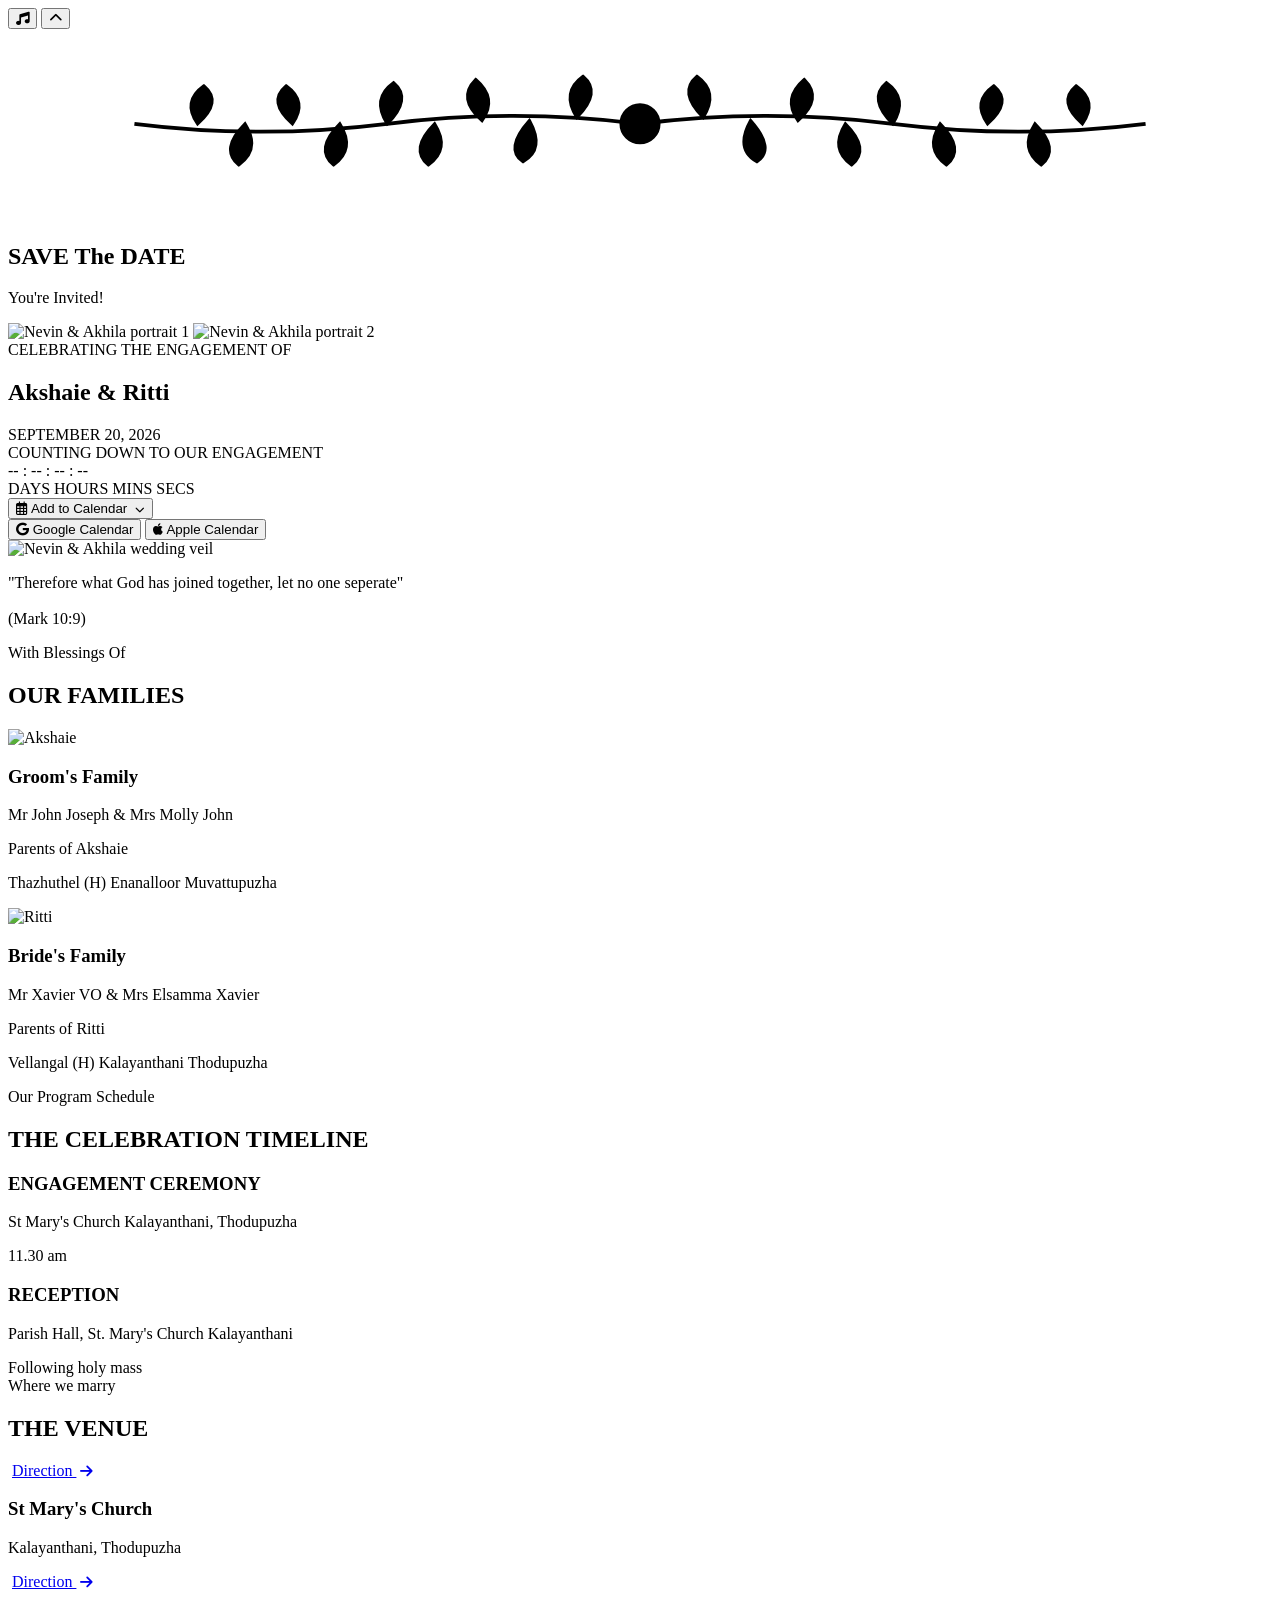
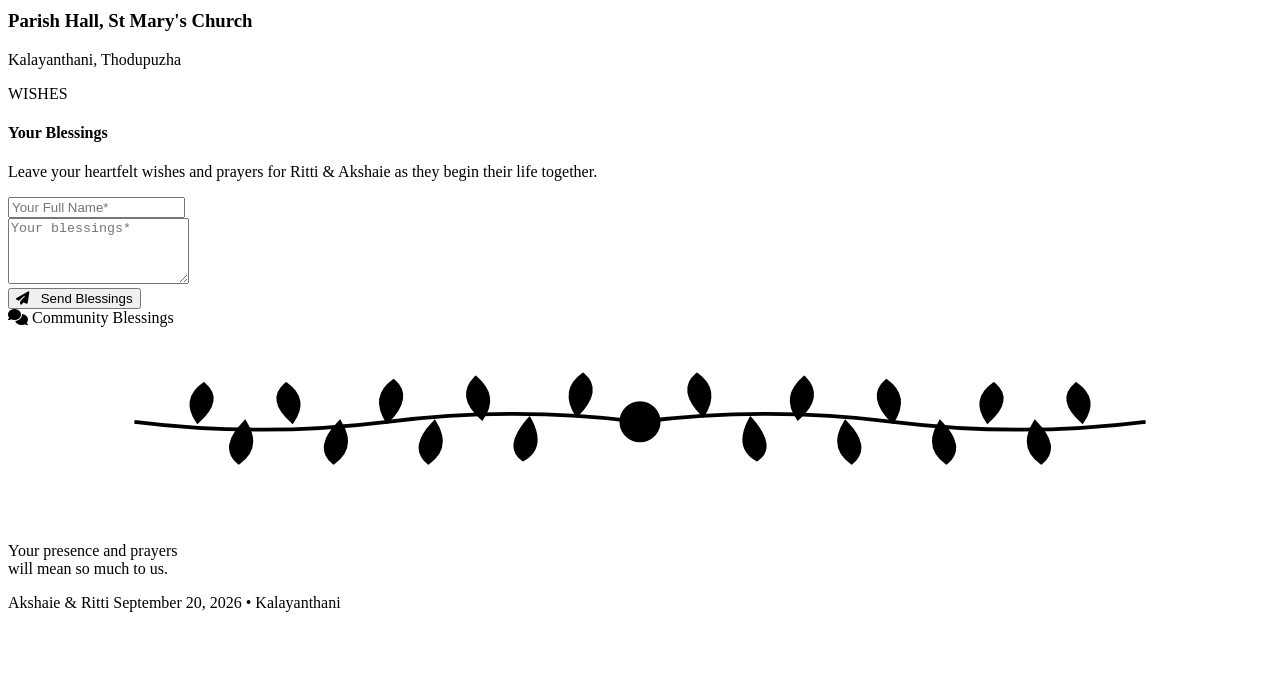
==== akshaie_and_ritti/index.html @ 5fdc02fb "akshaie_and_ritty" ====
<!DOCTYPE html>
<html lang="en">

<head>
  <meta charset="UTF-8">
  <meta name="viewport" content="width=device-width, initial-scale=1.0">
  <title>Akshaie &amp; Ritti | Engagement Invitation</title>

  <!-- SEO & Social Meta -->
  <meta name="description" content="You are cordially invited to celebrate the Wedding of Nevin & Akhila.">
  <meta property="og:title" content="Akshaie & Ritti | Engagement Invitation 🤍">
  <meta property="og:image"
    content="https://res.cloudinary.com/ukslkqrn/image/upload/v1786948181/WhatsApp_Image_2026-08-16_at_10.54.20_xbkawp.jpg">
  <meta name="theme-color" content="#2F3E30">

  <!-- Google Fonts -->
  <link rel="preconnect" href="https://fonts.googleapis.com">
  <link rel="preconnect" href="https://fonts.gstatic.com" crossorigin>
  <link
    href="https://fonts.googleapis.com/css2?family=Caveat:wght@400;500;600;700&family=Cormorant+Garamond:ital,wght@0,300;0,400;0,500;0,600;0,700;1,400&family=Great+Vibes&family=Mrs+Saint+Delafield&family=Outfit:wght@300;400;500;600;700&display=swap"
    rel="stylesheet">
  <link rel="stylesheet" href="/akshaie_and_ritty/style.css?v=4.0">

  <!-- Font Awesome Icons -->
  <link rel="stylesheet" href="https://cdnjs.cloudflare.com/ajax/libs/font-awesome/6.5.0/css/all.min.css">

  <link rel="stylesheet" href="/akshaie_and_ritty/style.css">
</head>

<body>

  <!-- BACKGROUND GRID -->
  <div class="dot-grid"></div>
  <div class="flowers-container" id="flowers-container"></div>

  <!-- MUSIC CONTROL -->
  <audio id="wedding-music" loop>
    <source
      src="https://res.cloudinary.com/ukslkqrn/video/upload/v1786948183/ED_SHEERAN_PERFECT_instrumental_kfeoas.mp3"
      type="audio/mpeg">
  </audio>
  <button id="music-ctrl" class="floating-btn" title="Play Music">
    <i class="fas fa-music" id="music-icon"></i>
  </button>

  <!-- BACK TO TOP -->
  <button id="btn-top" class="floating-btn" title="Back to top">
    <i class="fas fa-chevron-up"></i>
  </button>

  <!-- ═══════════════════════════════════
     SECTION 1: SAVE THE DATE (Hero Section)
  ════════════════════════════════════ -->
  <section id="hero" class="hero-section-botanical">

    <!-- Top Botanical Garland Banner -->
    <div class="garland-container reveal">
      <svg class="botanical-garland" viewBox="0 0 400 60" fill="none" stroke="currentColor">
        <path d="M200,30 Q160,25 120,30 Q80,35 40,30" stroke-width="1.2" />
        <path d="M180,28 Q175,20 182,15 Q188,20 180,28 Z" fill="currentColor" />
        <path d="M150,29 Q142,22 148,16 Q155,22 150,29 Z" fill="currentColor" />
        <path d="M120,30 Q115,22 122,17 Q128,22 120,30 Z" fill="currentColor" />
        <path d="M90,30 Q82,23 88,18 Q95,23 90,30 Z" fill="currentColor" />
        <path d="M60,30 Q55,23 62,18 Q68,23 60,30 Z" fill="currentColor" />
        <path d="M165,29 Q170,38 163,42 Q157,38 165,29 Z" fill="currentColor" />
        <path d="M135,30 Q140,38 133,43 Q127,38 135,30 Z" fill="currentColor" />
        <path d="M105,30 Q110,38 103,43 Q97,38 105,30 Z" fill="currentColor" />
        <path d="M75,30 Q80,38 73,43 Q67,38 75,30 Z" fill="currentColor" />
        <path d="M200,30 Q240,25 280,30 Q320,35 360,30" stroke-width="1.2" />
        <path d="M220,28 Q225,20 218,15 Q212,20 220,28 Z" fill="currentColor" />
        <path d="M250,29 Q258,22 252,16 Q245,22 250,29 Z" fill="currentColor" />
        <path d="M280,30 Q285,22 278,17 Q272,22 280,30 Z" fill="currentColor" />
        <path d="M310,30 Q318,23 312,18 Q305,23 310,30 Z" fill="currentColor" />
        <path d="M340,30 Q345,23 338,18 Q332,23 340,30 Z" fill="currentColor" />
        <path d="M235,29 Q230,38 237,42 Q243,38 235,29 Z" fill="currentColor" />
        <path d="M265,30 Q260,38 267,43 Q273,38 265,30 Z" fill="currentColor" />
        <path d="M295,30 Q290,38 297,43 Q303,38 295,30 Z" fill="currentColor" />
        <path d="M325,30 Q320,38 327,43 Q333,38 325,30 Z" fill="currentColor" />
        <circle cx="200" cy="30" r="6" fill="currentColor" />
      </svg>
    </div>

    <!-- Header Text -->
    <div class="save-the-date-header reveal">
      <h2 class="save-title">SAVE <span class="serif-italic">The</span> DATE</h2>
      <p class="youre-invited">You're Invited!</p>
    </div>

    <!-- 1. U-Arched Main Hero Photo Carousel -->
    <div class="u-arch-hero-container reveal">
      <div class="hero-carousel-slides">
        <img
          src="https://res.cloudinary.com/ukslkqrn/image/upload/v1786948181/WhatsApp_Image_2026-08-16_at_10.54.20_xbkawp.jpg"
          alt="Nevin & Akhila portrait 1" class="hero-slide active">
        <img
          src="https://res.cloudinary.com/ukslkqrn/image/upload/v1786948181/WhatsApp_Image_2026-08-16_at_10.54.20_2_rd3qhd.jpg"
          alt="Nevin & Akhila portrait 2" class="hero-slide">
        <!-- <img
          src="https://res.cloudinary.com/ukslkqrn/image/upload/v1786296705/jpeg-optimizer_WhatsApp_Image_2026-08-09_at_18.06.05_1_i4izap.jpg"
          alt="Nevin & Akhila portrait 3" class="hero-slide">
        <img
          src="https://res.cloudinary.com/ukslkqrn/image/upload/v1786296705/jpeg-optimizer_WhatsApp_Image_2026-08-09_at_18.06.06_yf5kql.jpg"
          alt="Nevin & Akhila portrait 4" class="hero-slide">
        <img
          src="https://res.cloudinary.com/ukslkqrn/image/upload/v1786296701/jpeg-optimizer_WhatsApp_Image_2026-08-09_at_18.00.09_1_cfeybb.jpg"
          alt="Nevin & Akhila portrait 5" class="hero-slide"> -->
      </div>
    </div>

    <div class="celebration-header text-center reveal">
      <span class="celebration-eyebrow">CELEBRATING THE ENGAGEMENT OF</span>
      <h1 class="couple-names-script">Akshaie &amp; Ritti</h1>
      <div class="celebration-date-line">SEPTEMBER 20, 2026</div>
    </div>

  </section>

  <!-- ═══════════════════════════════════
     SECTION 2: CELEBRATING THE WEDDING
  ════════════════════════════════════ -->
  <section id="celebration" class="celebration-section-botanical">

    <span class="celebration-eyebrow">COUNTING DOWN TO OUR ENGAGEMENT</span>
    <!-- Modern Typography Countdown Timer -->
    <div class="botanical-timer-area reveal">
      <div class="timer-digits">
        <span id="cd-days">--</span> : <span id="cd-hours">--</span> : <span id="cd-mins">--</span> : <span
          id="cd-secs">--</span>
      </div>
      <div class="timer-labels">
        <span>DAYS</span>
        <span>HOURS</span>
        <span>MINS</span>
        <span>SECS</span>
      </div>
    </div>

    <!-- Add to Calendar Action -->
    <div class="calendar-action-area reveal">
      <div class="dropdown" id="calendarDropdownWrap">
        <button onclick="toggleDropdown(event)" class="pill-btn-solid dropdown-toggle">
          <i class="far fa-calendar-alt"></i> Add to Calendar <i class="fas fa-chevron-down"
            style="font-size:0.6rem; margin-left: 4px;"></i>
        </button>
        <div class="dropdown-menu" id="calendarDropdown">
          <button onclick="addToCalendar()" class="dropdown-item">
            <i class="fab fa-google"></i> Google Calendar
          </button>
          <button onclick="addAppleCalendar()" class="dropdown-item">
            <i class="fab fa-apple"></i> Apple Calendar
          </button>
        </div>
      </div>
    </div>

    <!-- 2. Full Width Wide Couple Photo -->
    <div class="wide-couple-photo-container reveal">
      <img src="https://res.cloudinary.com/ukslkqrn/image/upload/v1786952548/New_Project_1_1_axgbet.jpg"
        alt="Nevin & Akhila wedding veil">
    </div>

    <div class="scriptural-quote-container text-center reveal">
      <p class="scriptural-quote">"Therefore what God has joined together, let no one seperate" <br><br>(Mark
        10:9)</p>
    </div>
  </section>

  <!-- ═══════════════════════════════════
     SECTION 8: OUR FAMILIES
  ════════════════════════════════════ -->
  <section id="families" class="families-section-botanical">
    <div class="section-header text-center reveal">
      <span class="section-label">With Blessings Of</span>
      <h2 class="section-title">OUR FAMILIES</h2>
      <div class="section-line"></div>
    </div>

    <div class="families-grid reveal">

      <!-- Groom Card: Image Left, Content Right -->
      <div class="family-card family-card--split">
        <div class="family-card__image">
          <img src="https://res.cloudinary.com/ukslkqrn/image/upload/v1786954861/__13_1_malcek.jpg" alt="Akshaie">
        </div>
        <div class="family-card__content">
          <h3 class="family-heading">Groom's Family</h3>
          <div class="family-details">
            <p class="parent-name">Mr John Joseph &amp; Mrs Molly John</p>
            <p class="relation">Parents of Akshaie</p>
            <p class="residence">Thazhuthel (H) Enanalloor Muvattupuzha</p>
          </div>
        </div>
      </div>

      <!-- Bride Card: Content Left, Image Right -->
      <div class="family-card family-card--split family-card--reverse">
        <div class="family-card__image">
          <img src="https://res.cloudinary.com/ukslkqrn/image/upload/v1786954862/__13_rz9v8v.jpg" alt="Ritti">
        </div>
        <div class="family-card__content">
          <h3 class="family-heading">Bride's Family</h3>
          <div class="family-details">
            <p class="parent-name">Mr Xavier VO &amp; Mrs Elsamma Xavier</p>
            <p class="relation">Parents of Ritti</p>
            <p class="residence">Vellangal (H) Kalayanthani Thodupuzha</p>
          </div>
        </div>
      </div>

    </div>
  </section>

  <!-- ═══════════════════════════════════
     SECTION 3: TIMELINE
  ════════════════════════════════════ -->
  <section id="timeline" class="timeline-section-botanical">
    <div class="section-header text-center reveal">
      <span class="section-label">Our Program Schedule</span>
      <h2 class="section-title">THE CELEBRATION TIMELINE</h2>
      <div class="section-line"></div>
    </div>

    <!-- Centralized Timeline Layout -->
    <div class="central-timeline-container reveal">
      <div class="timeline-vertical-line"></div>

      <!-- Event 1 -->
      <div class="central-timeline-node">
        <div class="node-bullet"></div>
        <div class="node-content">
          <h3 class="event-title">ENGAGEMENT CEREMONY</h3>
          <p class="event-desc">St Mary's Church Kalayanthani, Thodupuzha</p>
          <span class="event-time-stamp">11.30 am</span>
        </div>
      </div>

      <!-- Event 2 -->
      <div class="central-timeline-node">
        <div class="node-bullet"></div>
        <div class="node-content">
          <h3 class="event-title">RECEPTION</h3>
          <p class="event-desc">Parish Hall, St. Mary's Church Kalayanthani</p>
          <span class="event-time-stamp">Following holy mass</span>
        </div>
      </div>
    </div>
  </section>

  <!-- ═══════════════════════════════════
     SECTION 4: THE VENUE
  ════════════════════════════════════ -->
  <section id="venue" class="venue-section-botanical">
    <div class="section-header text-center reveal">
      <span class="section-label">Where we marry</span>
      <h2 class="section-title">THE VENUE</h2>
      <!-- <p class="venue-cursive-sub">Lourdes Metropolitan Cathedral</p> -->
      <div class="section-line"></div>
    </div>

    <!-- Custom Venue card with U-shaped bottom image crop -->
    <div class="venue-u-card-container reveal">

      <!-- Card 1: Cathedral -->
      <div class="venue-u-card">
        <div class="venue-u-img-wrapper">
          <img src="https://res.cloudinary.com/ukslkqrn/image/upload/v1786300843/__9_qdvpjp.jpg" alt="">
          <a href="https://www.google.com/maps/dir//VQFG%2B5Q4+St.+Mary's+Church+Kalayanthani,+Kalayanthani,+Kerala+685588/@9.8728948,76.7743868,17z/data=!4m16!1m7!3m6!1s0x3b07c6fd29e7616b:0xefab3a370138ba56!2sSt.+Mary's+Church+Kalayanthani!8m2!3d9.8728948!4d76.7769617!16s%2Fg%2F1tfjz8yw!4m7!1m0!1m5!1m1!1s0x3b07c6fd29e7616b:0xefab3a370138ba56!2m2!1d76.7769617!2d9.8728948?entry=ttu&g_ep=EgoyMDI2MDgxMi4wIKXMDSoASAFQAw%3D%3D"
            target="_blank" rel="noopener" class="venue-overlay-btn">
            Direction <i class="fas fa-arrow-right" style="margin-left: 4px; font-size: 0.9em;"></i>
          </a>
        </div>
        <div class="venue-card-body">
          <h3 class="venue-card-title">St Mary's Church </h3>
          <p class="venue-card-address">Kalayanthani, Thodupuzha</p>
        </div>
      </div>

      <!-- Card 2: Lulu Center -->
      <div class="venue-u-card">
        <div class="venue-u-img-wrapper">
          <!-- We can reuse couples portrait image with get directions -->
          <img src="https://res.cloudinary.com/ukslkqrn/image/upload/v1786300844/__10_jcnafl.jpg" alt="">
          <a href="https://www.google.com/maps/dir//VQFG%2B5Q4+St.+Mary's+Church+Kalayanthani,+Kalayanthani,+Kerala+685588/@9.8728948,76.7743868,17z/data=!4m16!1m7!3m6!1s0x3b07c6fd29e7616b:0xefab3a370138ba56!2sSt.+Mary's+Church+Kalayanthani!8m2!3d9.8728948!4d76.7769617!16s%2Fg%2F1tfjz8yw!4m7!1m0!1m5!1m1!1s0x3b07c6fd29e7616b:0xefab3a370138ba56!2m2!1d76.7769617!2d9.8728948?entry=ttu&g_ep=EgoyMDI2MDgxMi4wIKXMDSoASAFQAw%3D%3D"
            target="_blank" rel="noopener" class="venue-overlay-btn">
            Direction <i class="fas fa-arrow-right" style="margin-left: 4px; font-size: 0.9em;"></i>
          </a>
        </div>
        <div class="venue-card-body">
          <h3 class="venue-card-title">Parish Hall, St Mary's Church</h3>
          <p class="venue-card-address">Kalayanthani, Thodupuzha</p>
        </div>
      </div>

    </div>
  </section>

  <!-- ═══════════════════════════════════
     SECTION 5: GUEST INFORMATION (Dress Code)
  ════════════════════════════════════ -->
  <!-- <section id="dresscode" class="dresscode-section-botanical">
    <div class="section-header text-center reveal">
      <span class="section-label">Wedding Details</span>
      <h2 class="section-title">GUEST INFORMATION</h2>
      <div class="section-line"></div>
    </div>

    <div class="guest-info-capsules-container reveal">

      
      <div class="attire-capsule">
        <div class="capsule-img-wrapper">
          <img src="assets/images/_ (4).jpeg" alt="Ladies Green Attire">
        </div>
        <div class="capsule-body">
          <h3 class="capsule-title">LADIES</h3>
          <p class="capsule-desc">Long evening gown or sophisticated cocktail dress.</p>
          <div class="capsule-swatches">
            <span class="swatch" style="background:#2C3E2D;" title="Deep Forest Green"></span>
            <span class="swatch" style="background:#8EA4B4;" title="Dusty Denim Blue"></span>
            <span class="swatch" style="background:#E2DCD0;" title="Soft Champagne"></span>
          </div>
        </div>
      </div>

      <div class="attire-capsule">
        <div class="capsule-img-wrapper">
          <img src="assets/images/_ (5).jpeg" alt="Gentlemen Tuxedo Attire">
        </div>
        <div class="capsule-body">
          <h3 class="capsule-title">GENTLEMEN</h3>
          <p class="capsule-desc">Formal suit or traditional Barong with black trousers.</p>
          <div class="capsule-swatches">
            <span class="swatch" style="background:#1B241C;" title="Dark Olive Black"></span>
            <span class="swatch" style="background:#FFFFFF; border:1px solid #CCC;" title="Classic White"></span>
            <span class="swatch" style="background:#A39583;" title="Warm Muted Gray"></span>
          </div>
        </div>
      </div>

    </div>

 
    <div class="attire-palette-desc text-center reveal">
      <span class="label">GUESTS</span>
      <p class="desc-text">Color Palette: warm neutrals, forest green, dusty rose, soft champagne tones.</p>
    </div>

  

  </section> -->


  <!-- ═══════════════════════════════════
     SECTION 7: PHOTO GALLERY (Preserved Layout)
  ════════════════════════════════════ -->
  <!-- <section id="gallery" class="gallery-section">
    <div class="gallery-layout-container"> -->

  <!-- Vertical Sidebar Title -->
  <!-- <div class="vertical-title-container">
        <div class="vertical-title">photo gallery</div>
      </div> -->

  <!-- <div class="gallery-main"> -->
  <!-- Breadcrumbs / Section Indicator -->
  <!-- <div class="section-breadcrumbs reveal">
          <span>START</span>
          <span class="sep">&rsaquo;</span>
          <span class="active">PHOTOS</span>
        </div> -->

  <!-- Main Styled Heading -->
  <!-- <div class="gallery-heading-area reveal">
          <div class="bg-letter">P</div>
          <div class="cursive-prefix">our</div>
          <h2 class="main-title">PHOTOS</h2>
          <p class="sub-title">Our photo gallery</p>
          <div class="heading-divider"></div>
        </div> -->

  <!-- Responsive Black & White Photo Grid -->
  <!-- <div class="gallery-grid reveal">
          <div class="gallery-item item-vertical" onclick="openLightbox(0)">
            <img
              src="https://res.cloudinary.com/ukslkqrn/image/upload/v1786111519/jpeg-optimizer_SaveClip.App_769324524_18112359322964304_6511606044836113733_n_zysv7s.jpg"
              alt="Nevin &amp; Akhila Moment 1">
          </div>
          <div class="gallery-item item-horizontal" onclick="openLightbox(1)">
            <img
              src="https://res.cloudinary.com/ukslkqrn/image/upload/v1786111517/jpeg-optimizer_SaveClip.App_767691800_18112360168964304_4750986170777124775_n_skv0a9.jpg"
              alt="Nevin &amp; Akhila Moment 2">
          </div>
          <div class="gallery-item item-large" onclick="openLightbox(2)">
            <img
              src="https://res.cloudinary.com/ukslkqrn/image/upload/v1786111517/jpeg-optimizer_this_chapter_of_my_life_is_called_Happiness_...._wedding_photography_couplegoals_love_prew_2_sif5zy.jpg"
              alt="Nevin &amp; Akhila Moment 3">
          </div>
          <div class="gallery-item item-square" onclick="openLightbox(3)">
            <img
              src="https://res.cloudinary.com/ukslkqrn/image/upload/v1786111517/jpeg-optimizer_SaveClip.App_767772291_18112360156964304_1124988338005410701_n_jayxhl.jpg"
              alt="Nevin &amp; Akhila Moment 4">
          </div>
          <div class="gallery-item item-vertical" onclick="openLightbox(4)">
            <img
              src="https://res.cloudinary.com/ukslkqrn/image/upload/v1786111515/jpeg-optimizer_SaveClip.App_767223605_18112359313964304_8106741024530621039_n_nxn9xa.jpg"
              alt="Nevin &amp; Akhila Moment 5">
          </div>
          <div class="gallery-item item-horizontal" onclick="openLightbox(5)">
            <img
              src="https://res.cloudinary.com/ukslkqrn/image/upload/v1786111513/jpeg-optimizer_SaveClip.App_764881510_18112360147964304_6998368901861530816_n_yvn5ux.jpg"
              alt="Nevin &amp; Akhila Moment 6">
          </div>
          <div class="gallery-item item-square" onclick="openLightbox(6)">
            <img
              src="https://res.cloudinary.com/ukslkqrn/image/upload/v1786111512/jpeg-optimizer_SaveClip.App_765603143_18112359259964304_3594442750063705699_n_zxcgor.jpg"
              alt="Nevin &amp; Akhila Moment 7">
          </div>
          <div class="gallery-item item-large" onclick="openLightbox(7)">
            <img
              src="https://res.cloudinary.com/ukslkqrn/image/upload/v1786296703/jpeg-optimizer_WhatsApp_Image_2026-08-09_at_17.55.33_fj1jsc.jpg"
              alt="Nevin &amp; Akhila Moment 8">
          </div>
          <div class="gallery-item item-vertical" onclick="openLightbox(8)">
            <img
              src="https://res.cloudinary.com/ukslkqrn/image/upload/v1786296703/jpeg-optimizer_WhatsApp_Image_2026-08-09_at_17.55.35_ky6cfh.jpg"
              alt="Nevin &amp; Akhila Moment 9">
          </div>
          <div class="gallery-item item-horizontal" onclick="openLightbox(9)">
            <img
              src="https://res.cloudinary.com/ukslkqrn/image/upload/v1786296701/jpeg-optimizer_WhatsApp_Image_2026-08-09_at_17.55.28_1_jaim70.jpg"
              alt="Nevin &amp; Akhila Moment 10">
          </div>
        </div>
      </div>

    </div>
  </section> -->

  <!-- LIGHTBOX MODAL -->
  <!-- <div id="lightbox" class="lightbox-modal" role="dialog" aria-label="Photo Lightbox">
    <button class="lb-btn lb-close" onclick="closeLightbox()"><i class="fas fa-times"></i></button>
    <button class="lb-btn lb-prev" onclick="changeLightbox(-1)"><i class="fas fa-chevron-left"></i></button>
    <div class="lb-img-container">
      <img id="lb-img" src="" alt="Enlarged view">
    </div>
    <button class="lb-btn lb-next" onclick="changeLightbox(1)"><i class="fas fa-chevron-right"></i></button>
  </div> -->


  <!-- ═══════════════════════════════════
     SECTION 6: BLESSINGS & WISHES (Modern Editorial)
  ════════════════════════════════════ -->
  <section id="blessings" class="blessings-section-modern">

    <div class="blessings-title-area text-center reveal">
      <span class="section-label">WISHES</span>
      <h4 class="blessings-main-title">Your Blessings</h4>
      <p class="blessings-subtitle">Leave your heartfelt wishes and prayers for Ritti &amp; Akshaie as they begin their
        life together.</p>
    </div>

    <div class="modern-blessings-card reveal">
      <div class="modern-card-inner">
        <!-- <div class="card-top-icon">
          <i class="far fa-heart"></i>
        </div> -->
        <!-- <h3 class="modern-card-title">Leave a Message</h3> -->
        <!-- <p class="modern-card-sub">Your words of love mean the world to us</p> -->

        <div class="blessings-form">
          <div class="input-group">
            <input type="text" id="wish-name" placeholder="Your Full Name*" maxlength="50" required>
          </div>
          <div class="input-group">
            <textarea id="wish-text" rows="4" placeholder="Your blessings*" maxlength="300" required></textarea>
          </div>
          <button type="button" class="modern-submit-btn" onclick="submitBlessing()">
            <i class="fas fa-paper-plane" style="margin-right: 8px;"></i> Send Blessings
          </button>
        </div>

      </div>
    </div>

    <!-- wishes list board container -->
    <div class="wishes-board-container reveal">
      <div class="wishes-board-header">
        <span class="wishes-board-badge"><i class="fas fa-comments"></i> Community Blessings</span>
      </div>
      <div class="wishes-board" id="wishes-board">
        <!-- populated by script -->
      </div>
    </div>

  </section>

  <!-- ═══════════════════════════════════
     FOOTER
  ════════════════════════════════════ -->
  <footer class="footer-botanical">

    <!-- Bottom Garland Banner -->
    <div class="garland-container reveal">
      <svg class="botanical-garland" viewBox="0 0 400 60" fill="none" stroke="currentColor">
        <path d="M200,30 Q160,25 120,30 Q80,35 40,30" stroke-width="1.2" />
        <path d="M180,28 Q175,20 182,15 Q188,20 180,28 Z" fill="currentColor" />
        <path d="M150,29 Q142,22 148,16 Q155,22 150,29 Z" fill="currentColor" />
        <path d="M120,30 Q115,22 122,17 Q128,22 120,30 Z" fill="currentColor" />
        <path d="M90,30 Q82,23 88,18 Q95,23 90,30 Z" fill="currentColor" />
        <path d="M60,30 Q55,23 62,18 Q68,23 60,30 Z" fill="currentColor" />
        <path d="M165,29 Q170,38 163,42 Q157,38 165,29 Z" fill="currentColor" />
        <path d="M135,30 Q140,38 133,43 Q127,38 135,30 Z" fill="currentColor" />
        <path d="M105,30 Q110,38 103,43 Q97,38 105,30 Z" fill="currentColor" />
        <path d="M75,30 Q80,38 73,43 Q67,38 75,30 Z" fill="currentColor" />
        <path d="M200,30 Q240,25 280,30 Q320,35 360,30" stroke-width="1.2" />
        <path d="M220,28 Q225,20 218,15 Q212,20 220,28 Z" fill="currentColor" />
        <path d="M250,29 Q258,22 252,16 Q245,22 250,29 Z" fill="currentColor" />
        <path d="M280,30 Q285,22 278,17 Q272,22 280,30 Z" fill="currentColor" />
        <path d="M310,30 Q318,23 312,18 Q305,23 310,30 Z" fill="currentColor" />
        <path d="M340,30 Q345,23 338,18 Q332,23 340,30 Z" fill="currentColor" />
        <path d="M235,29 Q230,38 237,42 Q243,38 235,29 Z" fill="currentColor" />
        <path d="M265,30 Q260,38 267,43 Q273,38 265,30 Z" fill="currentColor" />
        <path d="M295,30 Q290,38 297,43 Q303,38 295,30 Z" fill="currentColor" />
        <path d="M325,30 Q320,38 327,43 Q333,38 325,30 Z" fill="currentColor" />
        <circle cx="200" cy="30" r="6" fill="currentColor" />
      </svg>
    </div>

    <h1 class="thank-you-title reveal"> </h1>
    <p class="thank-you-desc reveal">Your presence and prayers<br>will mean so much to us.
    </p>

    <div class="footer-names-line reveal">
      <span class="names">Akshaie &amp; Ritti</span>
      <!-- <span class="hashtag">#NevinAndAkhilaForever</span> -->
      <span class="details">September 20, 2026 &bull; Kalayanthani</span>
      <!-- <br> -->
      <!-- <span class="sharing-details" style="font-size: 0.9em; opacity: 0.8; margin-top: 10px; display: block;">
        Sharing the happiness:<br>
        Jelvin Paulson and Alvin Paulson<br>
      </span> -->
    </div>

    <div class="copyright-notice reveal"
      style="font-size: 0.75rem; opacity: 0.85; margin-top: 2.5rem; border-top: 1px solid rgba(255,255,255,0.15); padding-top: 1.5rem; color: #FFFFFF; font-family: var(--font-sans); letter-spacing: 0.05em;">
      &copy; 2026 www.varanaminvites.online All Rights Reserved.
    </div>
  </footer>

  <script src="https://unpkg.com/@studio-freight/lenis@1.0.42/dist/lenis.min.js"></script>
  <script src="/akshaie_and_ritty/script.js?v=4.0"></script>
</body>

</html>
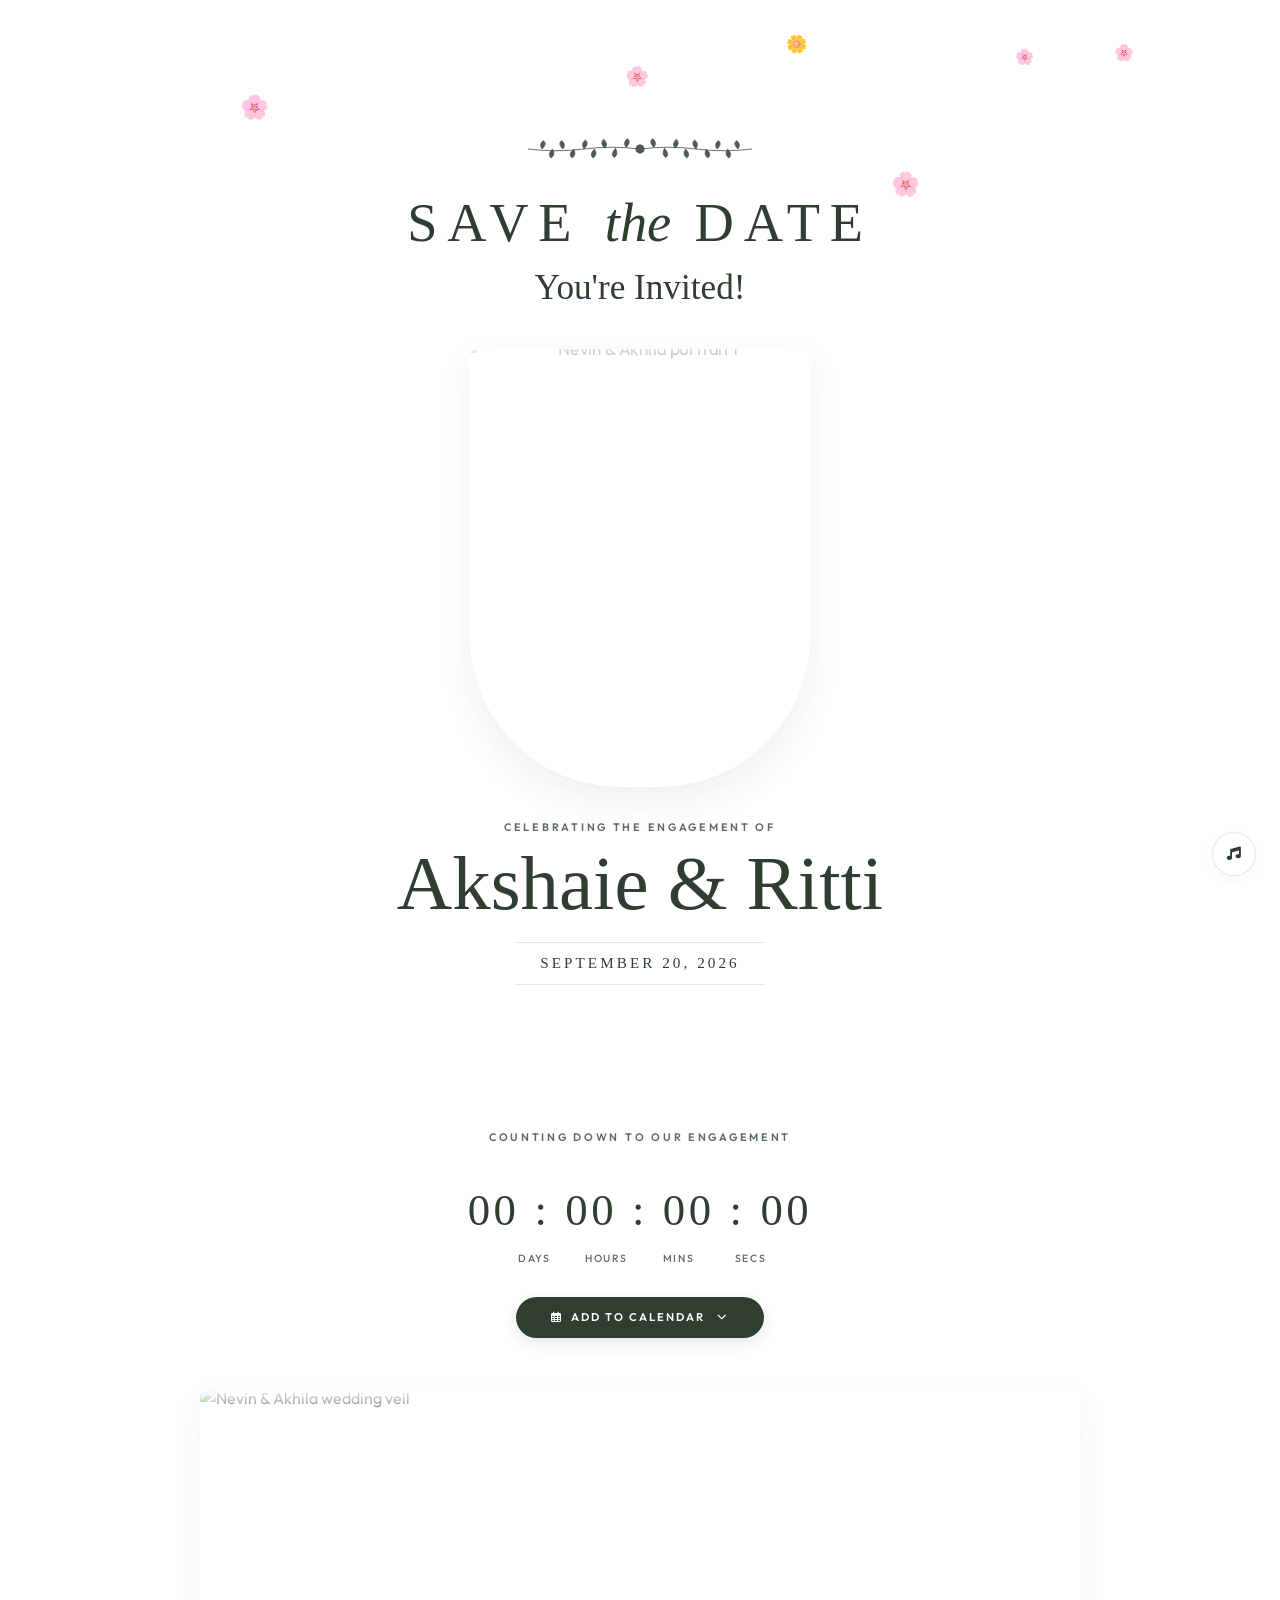
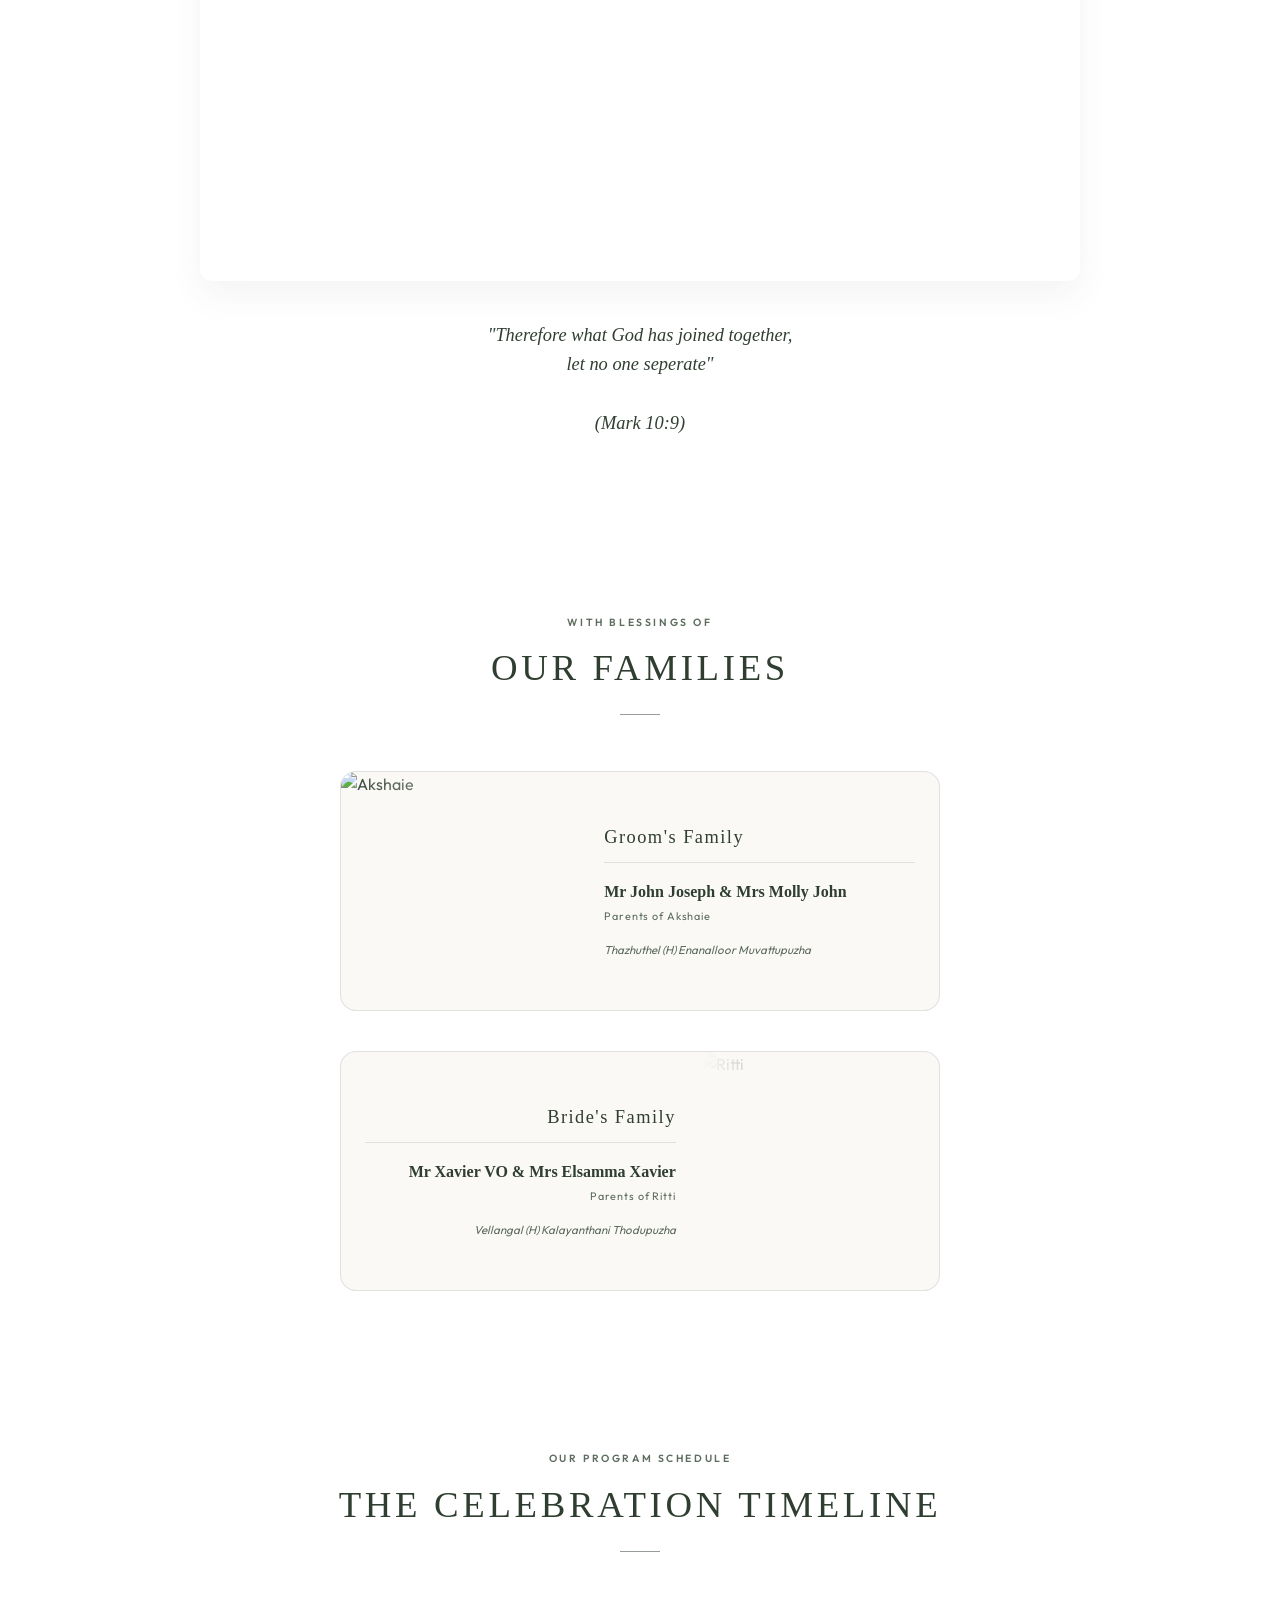
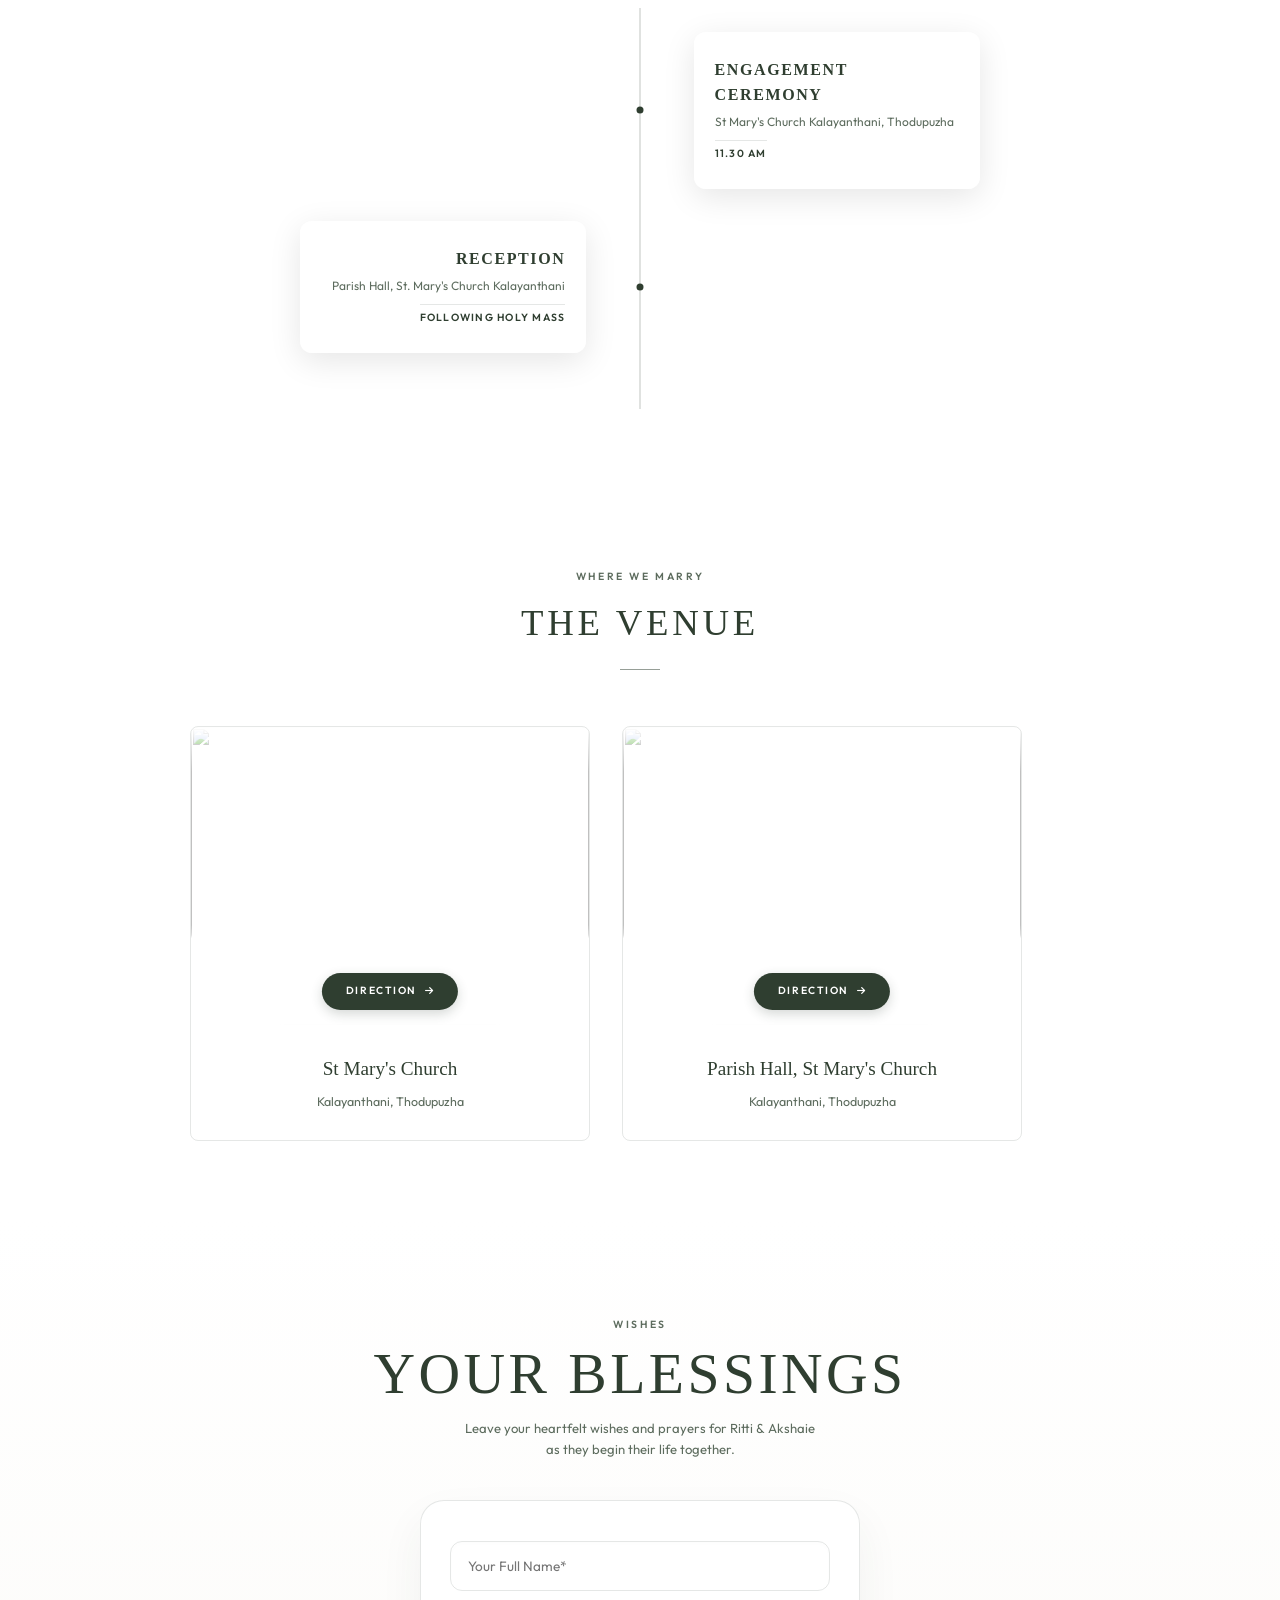
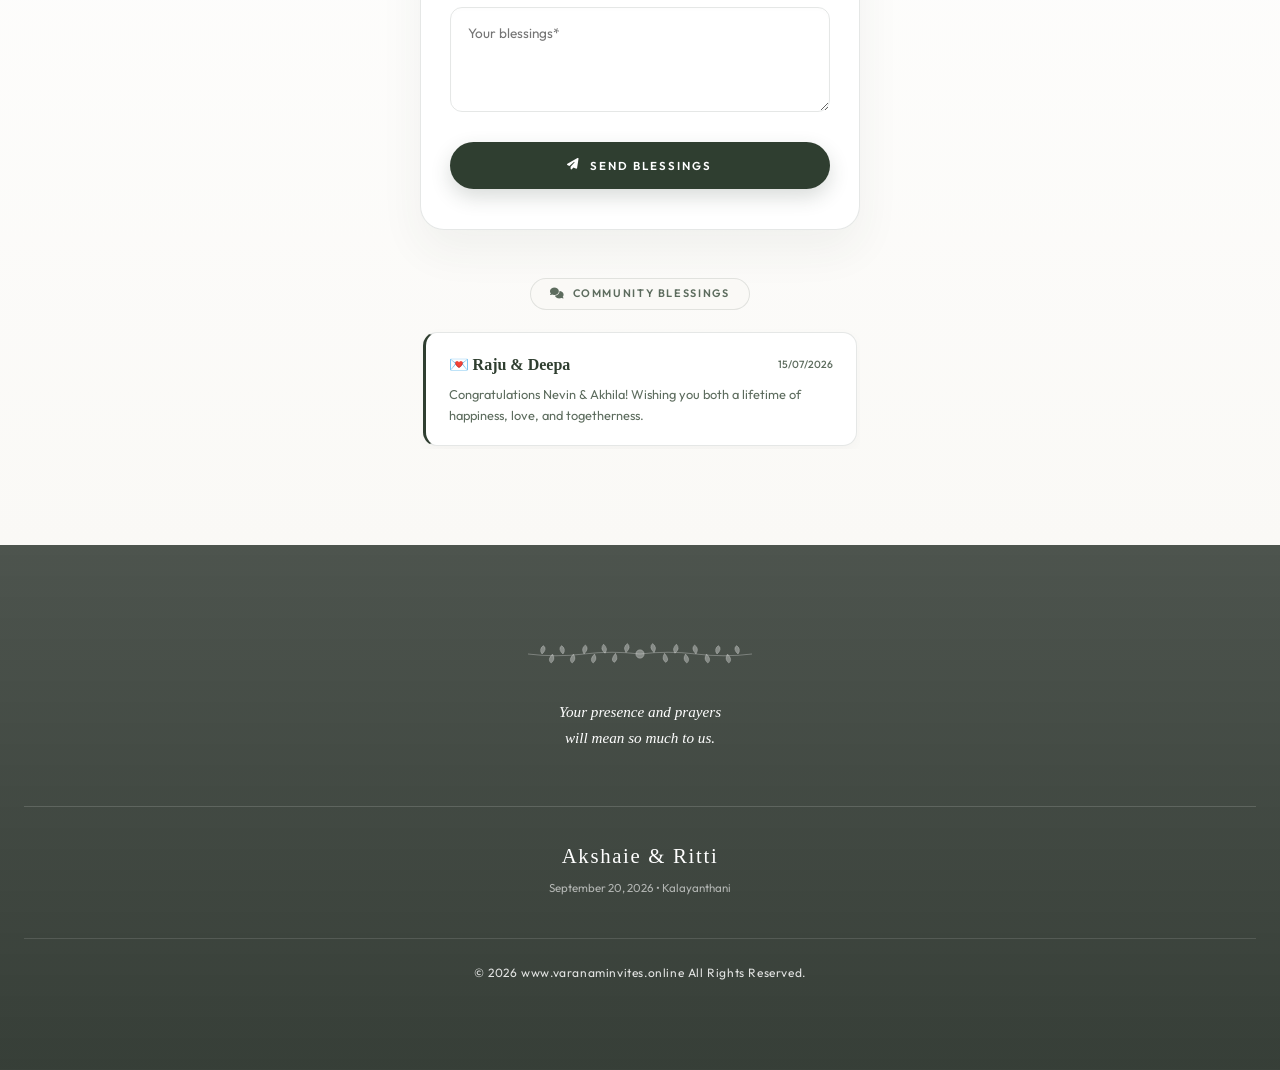
==== commit 931dfaee: "akshaie_and_ritti" ====
--- a/akshaie_and_ritti/index.html
+++ b/akshaie_and_ritti/index.html
@@ -19,12 +19,12 @@
   <link
     href="https://fonts.googleapis.com/css2?family=Caveat:wght@400;500;600;700&family=Cormorant+Garamond:ital,wght@0,300;0,400;0,500;0,600;0,700;1,400&family=Great+Vibes&family=Mrs+Saint+Delafield&family=Outfit:wght@300;400;500;600;700&display=swap"
     rel="stylesheet">
-  <link rel="stylesheet" href="/akshaie_and_ritty/style.css?v=4.0">
+  <link rel="stylesheet" href="/akshaie_and_ritti/style.css?v=4.0">
 
   <!-- Font Awesome Icons -->
   <link rel="stylesheet" href="https://cdnjs.cloudflare.com/ajax/libs/font-awesome/6.5.0/css/all.min.css">
 
-  <link rel="stylesheet" href="/akshaie_and_ritty/style.css">
+  <link rel="stylesheet" href="/akshaie_and_ritti/style.css">
 </head>
 
 <body>
@@ -548,7 +548,7 @@
   </footer>
 
   <script src="https://unpkg.com/@studio-freight/lenis@1.0.42/dist/lenis.min.js"></script>
-  <script src="/akshaie_and_ritty/script.js?v=4.0"></script>
+  <script src="/akshaie_and_ritti/script.js?v=4.0"></script>
 </body>
 
 </html>
--- a/akshaie_and_ritti/style.css
+++ b/akshaie_and_ritti/style.css
@@ -0,0 +1,1705 @@
+/* ══════════════════════════════════════
+   DESIGN SYSTEM & VARIABLES
+══════════════════════════════════════ */
+:root {
+  --bg-color: #FAF9F6;
+  --bg-alt: #FFFFFF;
+  --text-primary: #2F3E30;
+  --text-muted: #5D6C5E;
+  --accent-gold: #D0C5B4;
+  --accent-olive: #1E2A1E;
+  --border-color: rgba(47, 62, 48, 0.12);
+  --font-serif: 'Cormorant Garamond', serif;
+  --font-sans: 'Outfit', sans-serif;
+  --font-script: 'Mrs Saint Delafield', cursive;
+  --font-handwriting: 'Great Vibes', cursive;
+  --font-couple-names: 'Caveat', cursive;
+  --transition: all 0.45s cubic-bezier(0.25, 1, 0.5, 1);
+}
+
+* {
+  box-sizing: border-box;
+  margin: 0;
+  padding: 0;
+}
+
+html {
+  scroll-behavior: auto;
+  overflow-x: hidden;
+}
+
+body {
+  background-color: transparent; /* Changed for floating flowers */
+  color: var(--text-primary);
+  font-family: var(--font-sans);
+  line-height: 1.6;
+  font-size: 16px;
+  overflow-x: hidden;
+  -webkit-font-smoothing: antialiased;
+}
+
+.text-center {
+  text-align: center;
+}
+
+.dot-grid {
+  position: fixed;
+  inset: 0;
+  background-image: radial-gradient(rgba(47, 62, 48, 0.05) 1px, transparent 1px);
+  background-size: 32px 32px;
+  pointer-events: none;
+  z-index: 1;
+}
+
+.reveal {
+  opacity: 0;
+  transform: translateY(20px);
+  transition: opacity 1s cubic-bezier(0.215, 0.61, 0.355, 1), transform 1s cubic-bezier(0.215, 0.61, 0.355, 1);
+}
+
+.reveal.in {
+  opacity: 1;
+  transform: translateY(0);
+}
+
+.floating-btn {
+  position: fixed;
+  z-index: 90;
+  width: 44px;
+  height: 44px;
+  border-radius: 50%;
+  border: 1px solid var(--border-color);
+  background-color: var(--bg-alt);
+  color: var(--text-primary);
+  display: flex;
+  align-items: center;
+  justify-content: center;
+  cursor: pointer;
+  transition: var(--transition);
+  font-size: 0.85rem;
+  box-shadow: 0 4px 15px rgba(0, 0, 0, 0.03);
+}
+
+#music-ctrl {
+  bottom: 1.5rem;
+  right: 1.5rem;
+}
+
+#btn-top {
+  bottom: 4.8rem;
+  right: 1.5rem;
+  opacity: 0;
+  pointer-events: none;
+}
+
+#btn-top.visible {
+  opacity: 1;
+  pointer-events: auto;
+}
+
+.floating-btn:hover {
+  background-color: var(--text-primary);
+  color: #FFFFFF;
+  transform: scale(1.06);
+}
+
+.garland-container {
+  display: flex;
+  justify-content: center;
+  width: 100%;
+  margin-bottom: 1.5rem;
+}
+
+.botanical-garland {
+  width: 100%;
+  max-width: 280px;
+  height: auto;
+  color: var(--text-primary);
+  opacity: 0.85;
+}
+
+/* HERO */
+.hero-section-botanical {
+  display: flex;
+  flex-direction: column;
+  align-items: center;
+  text-align: center;
+  padding: 4rem 1.2rem 4rem;
+  background-color: transparent; /* Changed for floating flowers */
+  position: relative;
+  z-index: 3;
+}
+
+.save-the-date-header .save-title {
+  font-family: var(--font-serif);
+  font-size: clamp(2.2rem, 7vw, 3.4rem);
+  font-weight: 300;
+  letter-spacing: 0.18em;
+  color: var(--text-primary);
+  text-transform: uppercase;
+  line-height: 1.1;
+}
+
+.save-the-date-header .serif-italic {
+  font-family: var(--font-serif);
+  font-style: italic;
+  font-weight: 300;
+  text-transform: lowercase;
+  letter-spacing: 0;
+}
+
+.save-the-date-header .youre-invited {
+  font-family: var(--font-handwriting);
+  font-size: 2.2rem;
+  color: var(--text-primary);
+  margin-top: 0.4rem;
+}
+
+.u-arch-hero-container {
+  position: relative;
+  width: 90%;
+  max-width: 300px;
+  aspect-ratio: 3.1 / 4;
+  border-radius: 0 0 150px 150px;
+  overflow: hidden;
+  margin: 2rem auto;
+  box-shadow: 0 15px 35px rgba(47, 62, 48, 0.08);
+  transition: var(--transition);
+}
+
+.u-arch-hero-container:hover {
+  transform: scale(1.025) translateY(-3px);
+  box-shadow: 0 20px 40px rgba(47, 62, 48, 0.12);
+}
+
+.hero-carousel-slides {
+  position: relative;
+  width: 100%;
+  height: 100%;
+}
+
+.hero-slide {
+  position: absolute;
+  top: 0;
+  left: 0;
+  width: 100%;
+  height: 100%;
+  object-fit: cover;
+  display: block;
+  opacity: 0;
+  filter: blur(6px);
+  transform: scale(1.0);
+  transition: opacity 2.2s cubic-bezier(0.4, 0, 0.2, 1), filter 2.2s cubic-bezier(0.4, 0, 0.2, 1), transform 8s cubic-bezier(0.25, 1, 0.5, 1);
+  -webkit-mask-image: linear-gradient(to bottom, rgba(0, 0, 0, 0) 0%, rgba(0, 0, 0, 1) 15%, rgba(0, 0, 0, 1) 85%, rgba(0, 0, 0, 0) 100%);
+  mask-image: linear-gradient(to bottom, rgba(0, 0, 0, 0) 0%, rgba(0, 0, 0, 1) 15%, rgba(0, 0, 0, 1) 85%, rgba(0, 0, 0, 0) 100%);
+  pointer-events: none;
+  z-index: 1;
+}
+
+.hero-slide.active {
+  opacity: 1;
+  filter: blur(0px);
+  transform: scale(1.06);
+  pointer-events: auto;
+  z-index: 2;
+}
+
+.botanical-timer-area {
+  margin: 1.8rem 0;
+  display: flex;
+  flex-direction: column;
+  align-items: center;
+}
+
+.botanical-timer-area .timer-digits {
+  font-family: var(--font-serif);
+  font-size: clamp(2.2rem, 6vw, 2.8rem);
+  font-weight: 300;
+  letter-spacing: 0.08em;
+  color: var(--text-primary);
+}
+
+.botanical-timer-area .timer-labels {
+  display: flex;
+  justify-content: center;
+  gap: 1.5rem;
+  margin-top: 0.3rem;
+  padding-left: 5px;
+}
+
+.botanical-timer-area .timer-labels span {
+  font-family: var(--font-sans);
+  font-size: 0.65rem;
+  font-weight: 500;
+  letter-spacing: 0.15em;
+  color: var(--text-muted);
+  width: 48px;
+  text-align: center;
+}
+
+.pill-btn-solid {
+  background-color: var(--text-primary);
+  color: #FFFFFF;
+  border: none;
+  border-radius: 50px;
+  padding: 0.85rem 2.2rem;
+  font-family: var(--font-sans);
+  font-size: 0.7rem;
+  font-weight: 600;
+  letter-spacing: 0.18em;
+  text-transform: uppercase;
+  cursor: pointer;
+  transition: var(--transition);
+  box-shadow: 0 5px 15px rgba(47, 62, 48, 0.12);
+  display: inline-flex;
+  align-items: center;
+  gap: 0.5rem;
+}
+
+.pill-btn-solid:hover {
+  background-color: var(--accent-olive);
+  transform: translateY(-2px);
+}
+
+/* DROPDOWN MENU */
+.calendar-action-area {
+  position: relative;
+  z-index: 20;
+}
+
+.dropdown {
+  position: relative;
+  display: inline-block;
+}
+
+.dropdown-menu {
+  display: none;
+  position: absolute;
+  top: 100%;
+  left: 50%;
+  transform: translateX(-50%);
+  margin-top: 10px;
+  background-color: var(--bg-alt);
+  min-width: 180px;
+  box-shadow: 0 8px 24px rgba(47, 62, 48, 0.12);
+  border: 1px solid var(--border-color);
+  border-radius: 12px;
+  z-index: 100;
+  overflow: hidden;
+  opacity: 0;
+  transition: opacity 0.3s ease;
+}
+
+.dropdown.open .dropdown-menu {
+  display: block;
+  opacity: 1;
+}
+
+.dropdown-item {
+  width: 100%;
+  padding: 12px 20px;
+  border: none;
+  background: none;
+  font-family: var(--font-sans);
+  font-size: 0.8rem;
+  font-weight: 500;
+  color: var(--text-primary);
+  text-align: left;
+  cursor: pointer;
+  display: flex;
+  align-items: center;
+  gap: 10px;
+  transition: background-color 0.2s ease;
+}
+
+.dropdown-item:hover {
+  background-color: rgba(47, 62, 48, 0.05);
+}
+
+.dropdown-item:not(:last-child) {
+  border-bottom: 1px solid rgba(47, 62, 48, 0.05);
+}
+
+/* CELEBRATION */
+.celebration-section-botanical {
+  padding: 5rem 1.2rem;
+  background-color: var(--bg-alt);
+  display: flex;
+  flex-direction: column;
+  align-items: center;
+}
+
+.celebration-eyebrow {
+  font-family: var(--font-sans);
+  font-size: 0.68rem;
+  font-weight: 600;
+  letter-spacing: 0.25em;
+  color: var(--text-muted);
+  display: block;
+}
+
+.celebration-header .couple-names-script {
+  font-family: var(--font-couple-names);
+  font-size: clamp(3.2rem, 10vw, 4.8rem);
+  color: var(--text-primary);
+  margin: 0.6rem 0 1.2rem;
+  font-weight: 400;
+  line-height: 1;
+}
+
+.celebration-date-line {
+  font-family: var(--font-serif);
+  font-size: 0.95rem;
+  font-weight: 500;
+  letter-spacing: 0.2em;
+  color: var(--text-primary);
+  border-top: 1px solid var(--border-color);
+  border-bottom: 1px solid var(--border-color);
+  padding: 0.5rem 0;
+  max-width: 250px;
+  margin: 0 auto;
+}
+
+.wide-couple-photo-container {
+  width: 100%;
+  max-width: 880px;
+  aspect-ratio: 16 / 9;
+  margin: 3rem auto 2.5rem;
+  box-shadow: 0 15px 35px rgba(47, 62, 48, 0.06);
+  border-radius: 12px;
+  overflow: hidden;
+  transition: var(--transition);
+}
+
+.wide-couple-photo-container:hover {
+  transform: scale(1.015) translateY(-3px);
+  box-shadow: 0 20px 40px rgba(47, 62, 48, 0.1);
+}
+
+.wide-couple-photo-container img {
+  width: 100%;
+  height: 100%;
+  object-fit: cover;
+  display: block;
+  -webkit-mask-image: linear-gradient(to bottom, rgba(0, 0, 0, 0) 0%, rgba(0, 0, 0, 1) 8%, rgba(0, 0, 0, 1) 92%, rgba(0, 0, 0, 0) 100%);
+  mask-image: linear-gradient(to bottom, rgba(0, 0, 0, 0) 0%, rgba(0, 0, 0, 1) 8%, rgba(0, 0, 0, 1) 92%, rgba(0, 0, 0, 0) 100%);
+  transition: transform 1.2s cubic-bezier(0.25, 1, 0.5, 1);
+}
+
+.wide-couple-photo-container:hover img {
+  transform: scale(1.04);
+}
+
+.scriptural-quote-container .scriptural-quote {
+  font-family: var(--font-serif);
+  font-size: 1.15rem;
+  font-style: italic;
+  color: var(--text-primary);
+  max-width: 320px;
+  margin: 0 auto 1rem;
+  line-height: 1.6;
+}
+
+.scriptural-quote-container .invitation-details {
+  font-family: var(--font-sans);
+  font-size: 0.8rem;
+  color: var(--text-muted);
+  line-height: 1.7;
+  max-width: 320px;
+  margin: 0 auto;
+}
+
+/* TIMELINE */
+.timeline-section-botanical {
+  padding: 5rem 1.2rem;
+  background-image: linear-gradient(rgba(250, 249, 246, 0.3), rgba(250, 249, 246, 0.3)), url('https://res.cloudinary.com/ukslkqrn/image/upload/v1786966200/_Forever_Found__Engaged_and_Wrapped_in_Each_Other_s_Love__taojgj.jpg');
+  background-size: cover;
+  background-position: center;
+  background-attachment: fixed;
+  position: relative;
+  z-index: 3;
+}
+
+
+
+.section-header {
+  margin-bottom: 3.5rem;
+}
+
+.section-label {
+  font-family: var(--font-sans);
+  font-size: 0.65rem;
+  font-weight: 600;
+  letter-spacing: 0.25em;
+  text-transform: uppercase;
+  color: var(--text-muted);
+  display: block;
+  margin-bottom: 0.5rem;
+}
+
+.section-title {
+  font-family: var(--font-serif);
+  font-size: clamp(1.8rem, 6vw, 2.3rem);
+  font-weight: 400;
+  color: var(--text-primary);
+  letter-spacing: 0.1em;
+  text-transform: uppercase;
+}
+
+.section-line {
+  width: 40px;
+  height: 1px;
+  background-color: var(--text-primary);
+  margin: 1rem auto 0;
+  opacity: 0.5;
+}
+
+.central-timeline-container {
+  position: relative;
+  max-width: 440px;
+  margin: 0 auto;
+  padding: 1.5rem 0;
+}
+
+.timeline-vertical-line {
+  position: absolute;
+  left: 50%;
+  top: 0;
+  bottom: 0;
+  width: 1px;
+  background-color: rgba(47, 62, 48, 0.3);
+  transform: translateX(-50%);
+}
+
+.central-timeline-node {
+  position: relative;
+  margin-bottom: 3rem;
+  text-align: center;
+}
+
+.node-bullet {
+  width: 7px;
+  height: 7px;
+  background-color: var(--text-primary);
+  border-radius: 50%;
+  position: absolute;
+  left: 50%;
+  top: 0;
+  transform: translate(-50%, -50%);
+  z-index: 5;
+}
+
+.node-content {
+  background-color: rgba(255, 255, 255, 0.45);
+  backdrop-filter: blur(12px);
+  -webkit-backdrop-filter: blur(12px);
+  border: 1px solid rgba(255, 255, 255, 0.6);
+  padding: 1.5rem 1.2rem;
+  border-radius: 12px;
+  margin-top: 1.2rem;
+  display: inline-block;
+  width: 90%;
+  box-shadow: 0 8px 32px rgba(0, 0, 0, 0.1);
+}
+
+.node-content .event-title {
+  font-family: var(--font-serif);
+  font-size: 1rem;
+  font-weight: 600;
+  letter-spacing: 0.1em;
+  color: var(--text-primary);
+  margin-bottom: 0.3rem;
+}
+
+.node-content .event-desc {
+  font-family: var(--font-sans);
+  font-size: 0.75rem;
+  color: var(--text-muted);
+  line-height: 1.5;
+  margin-bottom: 0.5rem;
+}
+
+.node-content .event-time-stamp {
+  font-family: var(--font-sans);
+  font-size: 0.65rem;
+  font-weight: 600;
+  letter-spacing: 0.12em;
+  color: var(--text-primary);
+  text-transform: uppercase;
+  border-top: 1px solid var(--border-color);
+  padding-top: 0.3rem;
+  display: inline-block;
+}
+
+/* VENUE */
+.venue-section-botanical {
+  padding: 5rem 1.2rem;
+  background-color: var(--bg-alt);
+}
+
+.venue-cursive-sub {
+  font-family: var(--font-handwriting);
+  font-size: 1.8rem;
+  color: var(--text-muted);
+  margin-top: 0.3rem;
+}
+
+.venue-u-card-container {
+  display: flex;
+  flex-direction: column;
+  gap: 2rem;
+  max-width: 900px;
+  margin: 0 auto;
+  align-items: center;
+}
+
+@media (min-width: 768px) {
+  .venue-u-card-container {
+    flex-direction: row;
+    align-items: stretch;
+  }
+  .venue-u-card {
+    flex: 1 1 0;
+  }
+}
+
+.venue-u-card {
+  width: 100%;
+  max-width: 400px;
+  background-color: transparent; /* Changed for floating flowers */
+  border: 1px solid var(--border-color);
+  border-radius: 8px;
+  overflow: hidden;
+  display: flex;
+  flex-direction: column;
+}
+
+.venue-u-img-wrapper {
+  position: relative;
+  width: 100%;
+  aspect-ratio: 4 / 3;
+  overflow: hidden;
+  border-radius: 0 0 100px 100px;
+  transition: var(--transition);
+}
+
+.venue-u-card:hover .venue-u-img-wrapper img {
+  transform: scale(1.05);
+}
+
+.venue-u-img-wrapper img {
+  width: 100%;
+  height: 100%;
+  object-fit: cover;
+  display: block;
+  transition: transform 1.2s cubic-bezier(0.25, 1, 0.5, 1);
+  -webkit-mask-image: linear-gradient(to bottom, rgba(0, 0, 0, 0) 0%, rgba(0, 0, 0, 1) 15%, rgba(0, 0, 0, 1) 85%, rgba(0, 0, 0, 0) 100%);
+  mask-image: linear-gradient(to bottom, rgba(0, 0, 0, 0) 0%, rgba(0, 0, 0, 1) 15%, rgba(0, 0, 0, 1) 85%, rgba(0, 0, 0, 0) 100%);
+}
+
+.venue-overlay-btn {
+  position: absolute;
+  bottom: 15px;
+  left: 50%;
+  transform: translateX(-50%);
+  text-decoration: none;
+  background-color: var(--text-primary);
+  color: #FFFFFF;
+  font-family: var(--font-sans);
+  font-size: 0.65rem;
+  font-weight: 600;
+  letter-spacing: 0.15em;
+  text-transform: uppercase;
+  padding: 0.65rem 1.5rem;
+  border-radius: 50px;
+  box-shadow: 0 4px 12px rgba(47, 62, 48, 0.2);
+  transition: var(--transition);
+  animation: pulseGlow 2.5s infinite cubic-bezier(0.66, 0, 0, 1);
+}
+
+@keyframes pulseGlow {
+  0% {
+    transform: translateX(-50%);
+    box-shadow: 0 4px 12px rgba(47, 62, 48, 0.2), 0 0 0 0 rgba(47, 62, 48, 0.4);
+  }
+  70% {
+    transform: translateX(-50%) translateY(-3px);
+    box-shadow: 0 8px 16px rgba(47, 62, 48, 0.3), 0 0 0 15px rgba(47, 62, 48, 0);
+  }
+  100% {
+    transform: translateX(-50%);
+    box-shadow: 0 4px 12px rgba(47, 62, 48, 0.2), 0 0 0 0 rgba(47, 62, 48, 0);
+  }
+}
+
+.venue-overlay-btn:hover {
+  background-color: var(--accent-olive);
+  animation-play-state: paused;
+  transform: translateX(-50%) scale(1.05);
+}
+
+.venue-card-body {
+  padding: 1.8rem 1.2rem;
+  text-align: center;
+}
+
+.venue-card-title {
+  font-family: var(--font-serif);
+  font-size: 1.2rem;
+  font-weight: 500;
+  color: var(--text-primary);
+  margin-bottom: 0.5rem;
+}
+
+.venue-card-address {
+  font-family: var(--font-sans);
+  font-size: 0.78rem;
+  color: var(--text-muted);
+  line-height: 1.5;
+}
+
+/* DRESSCODE */
+.dresscode-section-botanical {
+  padding: 5rem 1.2rem;
+  background-color: transparent; /* Changed for floating flowers */
+  position: relative;
+  z-index: 3;
+}
+
+.guest-info-capsules-container {
+  display: flex;
+  flex-direction: column;
+  gap: 2.5rem;
+  max-width: 440px;
+  margin: 0 auto;
+}
+
+.attire-capsule {
+  background-color: var(--bg-alt);
+  border: 1px solid var(--border-color);
+  border-radius: 120px 120px 12px 12px;
+  overflow: hidden;
+  text-align: center;
+  display: flex;
+  flex-direction: column;
+}
+
+.capsule-img-wrapper {
+  width: 100%;
+  aspect-ratio: 1.05 / 1;
+  overflow: hidden;
+  border-radius: 120px 120px 0 0;
+  transition: var(--transition);
+}
+
+.attire-capsule:hover .capsule-img-wrapper img {
+  transform: scale(1.05);
+}
+
+.capsule-img-wrapper img {
+  width: 100%;
+  height: 100%;
+  object-fit: cover;
+  display: block;
+  transition: transform 1.2s cubic-bezier(0.25, 1, 0.5, 1);
+  -webkit-mask-image: linear-gradient(to bottom, rgba(0, 0, 0, 0) 0%, rgba(0, 0, 0, 1) 12%, rgba(0, 0, 0, 1) 88%, rgba(0, 0, 0, 0) 100%);
+  mask-image: linear-gradient(to bottom, rgba(0, 0, 0, 0) 0%, rgba(0, 0, 0, 1) 12%, rgba(0, 0, 0, 1) 88%, rgba(0, 0, 0, 0) 100%);
+}
+
+.capsule-body {
+  padding: 1.8rem 1.2rem;
+}
+
+.capsule-title {
+  font-family: var(--font-serif);
+  font-size: 1.1rem;
+  font-weight: 600;
+  letter-spacing: 0.15em;
+  color: var(--text-primary);
+  margin-bottom: 0.4rem;
+}
+
+.capsule-desc {
+  font-family: var(--font-sans);
+  font-size: 0.75rem;
+  color: var(--text-muted);
+  line-height: 1.5;
+  margin-bottom: 1rem;
+}
+
+.capsule-swatches {
+  display: flex;
+  justify-content: center;
+  gap: 0.5rem;
+}
+
+.capsule-swatches .swatch {
+  width: 22px;
+  height: 22px;
+  border-radius: 50%;
+  display: inline-block;
+  border: 1px solid rgba(0, 0, 0, 0.05);
+}
+
+.attire-palette-desc {
+  margin-top: 1.8rem;
+}
+
+.attire-palette-desc .label {
+  font-family: var(--font-sans);
+  font-size: 0.65rem;
+  font-weight: 600;
+  letter-spacing: 0.2em;
+  color: var(--text-muted);
+}
+
+.attire-palette-desc .desc-text {
+  font-family: var(--font-serif);
+  font-style: italic;
+  font-size: 0.85rem;
+  color: var(--text-muted);
+  margin-top: 0.3rem;
+}
+
+.gift-guide-botanical {
+  margin-top: 3.5rem;
+  border-top: 1px solid var(--border-color);
+  padding: 2.5rem 1.2rem 0;
+  max-width: 460px;
+  margin-left: auto;
+  margin-right: auto;
+}
+
+.gift-guide-botanical .gift-title {
+  font-family: var(--font-serif);
+  font-size: 1.35rem;
+  font-weight: 400;
+  color: var(--text-primary);
+  margin-bottom: 0.6rem;
+}
+
+.gift-guide-botanical .gift-text {
+  font-family: var(--font-serif);
+  font-style: italic;
+  font-size: 0.82rem;
+  color: var(--text-muted);
+  line-height: 1.6;
+  margin-bottom: 1.5rem;
+}
+
+.qr-container {
+  display: none;
+  flex-direction: column;
+  align-items: center;
+  margin-top: 1.5rem;
+}
+
+.qr-container.show {
+  display: flex;
+}
+
+.qr-box {
+  background-color: #FFFFFF;
+  border: 1.5px solid var(--text-primary);
+  padding: 6px;
+  margin-bottom: 0.5rem;
+}
+
+.qr-box img {
+  width: 120px;
+  height: 120px;
+  display: block;
+}
+
+.qr-help {
+  font-family: var(--font-sans);
+  font-size: 0.55rem;
+  color: var(--text-muted);
+}
+
+/* MODERN BLESSINGS SECTION */
+.blessings-section-modern {
+  padding: 6rem 1.2rem;
+  background: linear-gradient(180deg, var(--bg-alt) 0%, var(--bg-color) 100%);
+  display: flex;
+  flex-direction: column;
+  align-items: center;
+}
+
+.blessings-title-area {
+  margin-bottom: 2.5rem;
+  text-align: center;
+}
+
+.blessings-title-area .section-label {
+  font-family: var(--font-sans);
+  font-size: 0.65rem;
+  font-weight: 600;
+  letter-spacing: 0.25em;
+  text-transform: uppercase;
+  color: var(--text-muted);
+  display: block;
+  margin-bottom: 0.5rem;
+}
+
+.blessings-title-area .blessings-main-title {
+  font-family: var(--font-serif);
+  font-size: clamp(2.4rem, 7vw, 3.6rem);
+  font-weight: 300;
+  letter-spacing: 0.06em;
+  color: var(--text-primary);
+  text-transform: uppercase;
+  line-height: 1.1;
+}
+
+.blessings-title-area .serif-italic-accent {
+  font-family: var(--font-serif);
+  font-style: italic;
+  font-weight: 300;
+  text-transform: lowercase;
+  letter-spacing: 0;
+  color: var(--text-primary);
+}
+
+.blessings-title-area .blessings-subtitle {
+  font-family: var(--font-sans);
+  font-size: 0.82rem;
+  color: var(--text-muted);
+  max-width: 360px;
+  margin: 0.8rem auto 0;
+  line-height: 1.6;
+}
+
+.modern-blessings-card {
+  width: 92%;
+  max-width: 440px;
+  margin: 0 auto 3rem;
+  background: #FFFFFF;
+  border: 1px solid rgba(47, 62, 48, 0.12);
+  border-radius: 24px;
+  padding: 2.5rem 1.8rem;
+  box-shadow: 0 20px 45px rgba(47, 62, 48, 0.06);
+  transition: var(--transition);
+  position: relative;
+  overflow: hidden;
+}
+
+.modern-blessings-card:hover {
+  transform: translateY(-4px);
+  box-shadow: 0 25px 50px rgba(47, 62, 48, 0.1);
+}
+
+.modern-card-inner {
+  text-align: center;
+}
+
+.card-top-icon {
+  width: 44px;
+  height: 44px;
+  border-radius: 50%;
+  background: var(--bg-color);
+  color: var(--text-primary);
+  display: flex;
+  align-items: center;
+  justify-content: center;
+  margin: 0 auto 1rem;
+  font-size: 1.1rem;
+  border: 1px solid var(--border-color);
+}
+
+.modern-card-title {
+  font-family: var(--font-serif);
+  font-size: 1.5rem;
+  font-weight: 500;
+  color: var(--text-primary);
+  letter-spacing: 0.04em;
+}
+
+.modern-card-sub {
+  font-family: var(--font-sans);
+  font-size: 0.75rem;
+  color: var(--text-muted);
+  margin: 0.3rem 0 1.8rem;
+}
+
+.blessings-form {
+  display: flex;
+  flex-direction: column;
+  gap: 1rem;
+}
+
+.blessings-form .input-group input,
+.blessings-form .input-group textarea {
+  width: 100%;
+  background-color: transparent; /* Changed for floating flowers */
+  border: 1px solid var(--border-color);
+  border-radius: 12px;
+  padding: 0.95rem 1.1rem;
+  font-family: var(--font-sans);
+  font-size: 0.85rem;
+  color: var(--text-primary);
+  outline: none;
+  transition: var(--transition);
+  box-shadow: inset 0 2px 4px rgba(0, 0, 0, 0.01);
+}
+
+.blessings-form .input-group input:focus,
+.blessings-form .input-group textarea:focus {
+  border-color: var(--text-primary);
+  background-color: #FFFFFF;
+  box-shadow: 0 0 0 3px rgba(47, 62, 48, 0.08);
+}
+
+.modern-submit-btn {
+  background-color: var(--text-primary);
+  color: #FFFFFF;
+  border: none;
+  border-radius: 50px;
+  padding: 1rem 2rem;
+  font-family: var(--font-sans);
+  font-size: 0.72rem;
+  font-weight: 600;
+  letter-spacing: 0.18em;
+  text-transform: uppercase;
+  cursor: pointer;
+  width: 100%;
+  transition: var(--transition);
+  box-shadow: 0 8px 20px rgba(47, 62, 48, 0.18);
+  display: flex;
+  align-items: center;
+  justify-content: center;
+  margin-top: 0.4rem;
+}
+
+.modern-submit-btn:hover {
+  background-color: var(--accent-olive);
+  transform: translateY(-2px);
+  box-shadow: 0 12px 25px rgba(47, 62, 48, 0.25);
+}
+
+.wishes-board-container {
+  max-width: 440px;
+  margin: 0 auto;
+  width: 92%;
+}
+
+.wishes-board-header {
+  text-align: center;
+  margin-bottom: 1.2rem;
+}
+
+.wishes-board-badge {
+  font-family: var(--font-sans);
+  font-size: 0.68rem;
+  font-weight: 600;
+  letter-spacing: 0.15em;
+  color: var(--text-muted);
+  text-transform: uppercase;
+  display: inline-flex;
+  align-items: center;
+  gap: 0.4rem;
+  background: var(--bg-color);
+  padding: 0.4rem 1.2rem;
+  border-radius: 30px;
+  border: 1px solid var(--border-color);
+}
+
+.wishes-board {
+  max-height: 400px;
+  overflow-y: auto;
+  display: flex;
+  flex-direction: column;
+  gap: 1rem;
+  padding: 0.2rem;
+}
+
+.wish-card {
+  background-color: #FFFFFF;
+  border: 1px solid var(--border-color);
+  border-left: 3px solid var(--text-primary);
+  padding: 1.2rem 1.4rem;
+  border-radius: 14px;
+  box-shadow: 0 5px 15px rgba(0, 0, 0, 0.03);
+  text-align: left;
+  transition: var(--transition);
+}
+
+.wish-card:hover {
+  transform: translateY(-2px);
+  box-shadow: 0 8px 20px rgba(0, 0, 0, 0.06);
+}
+
+.wish-meta {
+  display: flex;
+  justify-content: space-between;
+  align-items: center;
+  margin-bottom: 0.4rem;
+}
+
+.wish-sender {
+  font-family: var(--font-serif);
+  font-size: 1rem;
+  font-weight: 600;
+  color: var(--text-primary);
+}
+
+.wish-time {
+  font-family: var(--font-sans);
+  font-size: 0.65rem;
+  color: var(--text-muted);
+  font-weight: 500;
+}
+
+.wish-body {
+  font-family: var(--font-sans);
+  font-size: 0.8rem;
+  color: var(--text-muted);
+  line-height: 1.6;
+}
+
+.wishes-board::-webkit-scrollbar {
+  width: 4px;
+}
+
+.wishes-board::-webkit-scrollbar-track {
+  background: var(--bg-color);
+}
+
+.wishes-board::-webkit-scrollbar-thumb {
+  background: var(--border-color);
+  border-radius: 4px;
+}
+
+/* GALLERY */
+.gallery-section {
+  padding: 5rem 1.2rem;
+  background-color: transparent; /* Changed for floating flowers */
+  position: relative;
+  z-index: 3;
+}
+
+.gallery-layout-container {
+  max-width: 1200px;
+  margin: 0 auto;
+  display: flex;
+  flex-direction: column;
+}
+
+.vertical-title-container {
+  width: 100%;
+  margin-bottom: 2rem;
+  display: flex;
+  justify-content: flex-start;
+}
+
+.vertical-title {
+  font-family: var(--font-handwriting);
+  font-size: 2rem;
+  color: var(--text-muted);
+  opacity: 0.85;
+  letter-spacing: 1px;
+}
+
+.gallery-main {
+  width: 100%;
+}
+
+.section-breadcrumbs {
+  font-family: var(--font-sans);
+  font-size: 0.62rem;
+  letter-spacing: 0.2em;
+  color: var(--text-muted);
+  margin-bottom: 2rem;
+  display: flex;
+  align-items: center;
+  gap: 0.5rem;
+  font-weight: 500;
+}
+
+.section-breadcrumbs .sep {
+  opacity: 0.4;
+  font-size: 0.75rem;
+}
+
+.section-breadcrumbs .active {
+  color: var(--text-primary);
+  font-weight: 600;
+}
+
+.gallery-heading-area {
+  position: relative;
+  margin-bottom: 3.5rem;
+}
+
+.gallery-heading-area .bg-letter {
+  position: absolute;
+  top: -35px;
+  left: -10px;
+  font-family: var(--font-serif);
+  font-size: 5.5rem;
+  font-weight: 300;
+  color: rgba(47, 62, 48, 0.08);
+  line-height: 1;
+  pointer-events: none;
+  user-select: none;
+}
+
+.gallery-heading-area .cursive-prefix {
+  font-family: var(--font-handwriting);
+  font-size: 1.8rem;
+  color: var(--text-primary);
+  line-height: 1;
+  margin-bottom: -10px;
+  position: relative;
+  z-index: 5;
+}
+
+.gallery-heading-area .main-title {
+  font-family: var(--font-serif);
+  font-size: 2.6rem;
+  font-weight: 400;
+  letter-spacing: 0.08em;
+  color: var(--text-primary);
+  line-height: 1.1;
+}
+
+.gallery-heading-area .sub-title {
+  font-family: var(--font-serif);
+  font-size: 0.8rem;
+  letter-spacing: 0.05em;
+  font-style: italic;
+  color: var(--text-muted);
+  margin-top: 0.4rem;
+}
+
+.gallery-heading-area .heading-divider {
+  width: 1px;
+  height: 40px;
+  background-color: var(--text-primary);
+  margin-top: 1.5rem;
+  opacity: 0.5;
+}
+
+.gallery-grid {
+  display: block;
+  column-count: 2;
+  column-gap: 0.8rem;
+}
+
+.gallery-item {
+  overflow: hidden;
+  cursor: pointer;
+  background-color: var(--bg-alt);
+  position: relative;
+  transition: var(--transition);
+  border: 1px solid var(--border-color);
+  width: 100%;
+  display: inline-block;
+  break-inside: avoid;
+  margin-bottom: 0.8rem;
+  height: auto;
+}
+
+.item-vertical {
+  aspect-ratio: 3 / 4;
+}
+
+.item-horizontal {
+  aspect-ratio: 16 / 10;
+}
+
+.item-large {
+  aspect-ratio: 16 / 11;
+}
+
+.item-square {
+  aspect-ratio: 1 / 1;
+}
+
+.gallery-item img {
+  width: 100%;
+  height: 100%;
+  object-fit: cover;
+  display: block;
+  transition: transform 1s cubic-bezier(0.25, 1, 0.5, 1), filter 0.8s ease;
+}
+
+.gallery-item:hover img {
+  transform: scale(1.04);
+}
+
+/* LIGHTBOX */
+.lightbox-modal {
+  position: fixed;
+  inset: 0;
+  background-color: rgba(30, 42, 30, 0.97);
+  z-index: 200;
+  display: flex;
+  align-items: center;
+  justify-content: center;
+  opacity: 0;
+  pointer-events: none;
+  transition: opacity 0.4s ease;
+}
+
+.lightbox-modal.open {
+  opacity: 1;
+  pointer-events: auto;
+}
+
+.lb-img-container {
+  max-width: 90vw;
+  max-height: 80vh;
+}
+
+.lb-img-container img {
+  max-width: 100%;
+  max-height: 80vh;
+  object-fit: contain;
+  display: block;
+  border-radius: 2px;
+}
+
+.lb-btn {
+  position: absolute;
+  background: rgba(255, 255, 255, 0.05);
+  border: 1px solid rgba(255, 255, 255, 0.15);
+  color: var(--bg-alt);
+  width: 44px;
+  height: 44px;
+  border-radius: 50%;
+  display: flex;
+  align-items: center;
+  justify-content: center;
+  cursor: pointer;
+  transition: var(--transition);
+  font-size: 1rem;
+}
+
+.lb-btn:hover {
+  background-color: var(--bg-alt);
+  color: var(--text-primary);
+}
+
+.lb-close {
+  top: 1.5rem;
+  right: 1.5rem;
+}
+
+.lb-prev {
+  left: 1rem;
+}
+
+.lb-next {
+  right: 1rem;
+}
+
+/* FAMILIES */
+.families-section-botanical {
+  padding: 5rem 1.2rem;
+  background-color: var(--bg-alt);
+}
+
+.families-grid {
+  display: flex;
+  flex-direction: column;
+  gap: 2.5rem;
+  max-width: 520px;
+  width: 100%;
+  margin: 0 auto;
+}
+
+.family-card--split {
+  display: flex;
+  flex-direction: row;
+  align-items: stretch;
+  background: var(--bg-color);
+  border: 1px solid var(--border-color);
+  border-radius: 16px;
+  overflow: hidden;
+  min-height: 240px;
+  transition: var(--transition);
+}
+
+.family-card--split:hover {
+  transform: translateY(-4px);
+  box-shadow: 0 15px 35px rgba(47, 62, 48, 0.08);
+}
+
+.family-card--reverse {
+  flex-direction: row-reverse;
+}
+
+.family-card__image {
+  flex: 0 0 40%;
+  position: relative;
+  overflow: hidden;
+}
+
+.family-card__image img {
+  width: 100%;
+  height: 100%;
+  object-fit: cover;
+  display: block;
+}
+
+.family-card--split .family-card__image::after {
+  content: '';
+  position: absolute;
+  inset: 0;
+  background: linear-gradient(to right, transparent 0%, var(--bg-color) 100%);
+}
+
+.family-card--reverse .family-card__image::after {
+  background: linear-gradient(to left, transparent 0%, var(--bg-color) 100%);
+}
+
+.family-card__content {
+  flex: 1;
+  display: flex;
+  flex-direction: column;
+  justify-content: center;
+  padding: 1.8rem 1.5rem;
+  text-align: left;
+}
+
+.family-card--reverse .family-card__content {
+  text-align: right;
+}
+
+.family-card--split .family-heading {
+  font-family: var(--font-serif);
+  font-size: 1.15rem;
+  font-weight: 500;
+  letter-spacing: 0.08em;
+  border-bottom: 1px solid var(--border-color);
+  padding-bottom: 0.6rem;
+  margin-bottom: 1rem;
+  color: var(--text-primary);
+}
+
+.family-details .parent-name {
+  font-family: var(--font-serif);
+  font-size: 1rem;
+  font-weight: 600;
+  color: var(--text-primary);
+}
+
+.family-details .relation {
+  font-family: var(--font-sans);
+  font-size: 0.68rem;
+  letter-spacing: 0.08em;
+  color: var(--text-muted);
+  margin-top: 0.2rem;
+}
+
+.family-details .sep {
+  font-family: var(--font-script);
+  font-size: 1.4rem;
+  color: var(--text-primary);
+  display: block;
+  margin: 0.3rem 0;
+  line-height: 1;
+}
+
+.family-details .residence {
+  font-family: var(--font-sans);
+  font-size: 0.72rem;
+  font-style: italic;
+  color: var(--text-muted);
+  margin-top: 1rem;
+}
+
+@media (max-width: 480px) {
+  .family-card__image {
+    flex: 0 0 35%;
+  }
+
+  .family-card__content {
+    padding: 1.4rem 1.2rem;
+  }
+}
+
+/* FOOTER */
+.footer-botanical {
+  background-image: linear-gradient(rgba(27, 36, 28, 0.78), rgba(27, 36, 28, 0.88)), url('https://res.cloudinary.com/ukslkqrn/image/upload/v1786954202/%D0%A1%D0%B2%D0%B0%D0%B4%D0%B5%D0%B1%D0%BD%D0%B0%D1%8F_%D1%84%D0%BE%D1%82%D0%BE%D1%81%D0%B5%D1%81%D1%81%D0%B8%D1%8F_nyen0y.jpg');
+  background-size: cover;
+  background-position: center center;
+  background-repeat: no-repeat;
+  color: #FFFFFF;
+  padding: 5.5rem 1.5rem;
+  text-align: center;
+  position: relative;
+  z-index: 3;
+}
+
+.footer-botanical .botanical-garland {
+  color: rgba(255, 255, 255, 0.4);
+}
+
+.thank-you-title {
+  font-family: var(--font-handwriting);
+  font-size: 3.5rem;
+  font-weight: 400;
+  color: #FFFFFF;
+  margin: 1.5rem 0 0.8rem;
+}
+
+.thank-you-desc {
+  font-family: var(--font-serif);
+  font-size: 0.95rem;
+  font-style: italic;
+  opacity: 0.8;
+  line-height: 1.7;
+  margin-bottom: 3.5rem;
+}
+
+.footer-names-line {
+  border-top: 1px solid rgba(255, 255, 255, 0.15);
+  padding-top: 2rem;
+  display: flex;
+  flex-direction: column;
+  gap: 0.4rem;
+}
+
+.footer-names-line .names {
+  font-family: var(--font-couple-names);
+  font-size: 1.3rem;
+  letter-spacing: 0.08em;
+}
+
+.footer-names-line .hashtag {
+  font-family: var(--font-sans);
+  font-size: 0.68rem;
+  letter-spacing: 0.2em;
+  color: var(--accent-gold);
+}
+
+.footer-names-line .details {
+  font-family: var(--font-sans);
+  font-size: 0.72rem;
+  opacity: 0.6;
+}
+
+/* ANIMATIONS */
+.botanical-garland {
+  animation: garlandSway 6s ease-in-out infinite alternate;
+}
+
+@keyframes garlandSway {
+  0% {
+    transform: rotate(-1deg) scale(0.98);
+  }
+
+  100% {
+    transform: rotate(1deg) scale(1.02);
+  }
+}
+
+.flowers-container {
+  position: fixed;
+  inset: 0;
+  width: 100vw;
+  height: 100vh;
+  pointer-events: none;
+  z-index: 9999;
+}
+
+.floating-flower {
+  position: fixed;
+  pointer-events: none;
+  opacity: 0.85;
+  will-change: top, transform;
+  line-height: 1;
+  z-index: -1;
+}
+
+@keyframes flowerFall {
+  0% {
+    top: -10vh;
+  }
+
+  100% {
+    top: 110vh;
+  }
+}
+
+@keyframes flowerSway {
+  0% {
+    transform: translateX(-25px) rotate(-20deg);
+  }
+
+  100% {
+    transform: translateX(25px) rotate(20deg);
+  }
+}
+
+.venue-u-card,
+.attire-capsule,
+.family-card,
+.wedding-response-card {
+  transition: var(--transition);
+}
+
+.venue-u-card:hover,
+.attire-capsule:hover,
+.family-card:hover {
+  transform: translateY(-5px);
+  box-shadow: 0 15px 35px rgba(47, 62, 48, 0.08);
+}
+
+.wedding-response-card:hover {
+  transform: translateY(-2px);
+  box-shadow: 0 10px 25px rgba(47, 62, 48, 0.06);
+}
+
+/* RESPONSIVE */
+@media (min-width: 768px) {
+  .gallery-grid {
+    display: grid;
+    grid-template-columns: repeat(12, 1fr);
+    gap: 1.5rem;
+  }
+
+  .gallery-item {
+    height: auto;
+    break-inside: unset;
+  }
+
+  .item-vertical {
+    grid-column: span 4;
+    aspect-ratio: 3 / 4;
+  }
+
+  .item-horizontal {
+    grid-column: span 8;
+    aspect-ratio: 16 / 10;
+  }
+
+  .item-large {
+    grid-column: span 7;
+    aspect-ratio: 16 / 11;
+  }
+
+  .item-square {
+    grid-column: span 5;
+    aspect-ratio: 1 / 1;
+  }
+
+  .central-timeline-container {
+    max-width: 680px;
+  }
+
+  .central-timeline-node {
+    display: flex;
+    justify-content: space-between;
+    align-items: center;
+    margin-bottom: 2rem;
+  }
+
+  .central-timeline-node:nth-child(even) {
+    flex-direction: row-reverse;
+  }
+
+  .node-bullet {
+    left: 50%;
+    top: 50%;
+  }
+
+  .node-content {
+    width: 42%;
+    margin-top: 0;
+  }
+
+  .central-timeline-node:nth-child(odd) .node-content {
+    text-align: right;
+  }
+
+  .central-timeline-node:nth-child(even) .node-content {
+    text-align: left;
+  }
+
+  .guest-info-capsules-container {
+    flex-direction: row;
+    max-width: 800px;
+    gap: 2.2rem;
+  }
+
+  .attire-capsule {
+    flex: 1;
+  }
+
+  .families-grid {
+    max-width: 600px;
+  }
+}
+
+@media (min-width: 992px) {
+  .hero-section-botanical {
+    padding-top: 8rem;
+  }
+
+  .u-arch-hero-container {
+    max-width: 340px;
+  }
+
+  .wide-couple-photo-container {
+    max-width: 880px;
+  }
+
+  .gallery-layout-container {
+    flex-direction: row;
+  }
+
+  .vertical-title-container {
+    width: 80px;
+    margin-bottom: 0;
+    justify-content: center;
+  }
+
+  .vertical-title {
+    position: sticky;
+    top: 150px;
+    writing-mode: vertical-rl;
+    transform: rotate(180deg);
+    font-size: 2.2rem;
+    white-space: nowrap;
+  }
+
+  .gallery-main {
+    padding-left: 2.5rem;
+  }
+}
+
+/* ──────────────────────────────────────────────────────────
+   TOAST NOTIFICATION (Blessings)
+────────────────────────────────────────────────────────── */
+.toast-container {
+  position: fixed;
+  bottom: 2rem;
+  left: 50%;
+  transform: translateX(-50%) translateY(100px);
+  background-color: rgba(255, 255, 255, 0.95);
+  backdrop-filter: blur(10px);
+  -webkit-backdrop-filter: blur(10px);
+  color: var(--text-primary);
+  padding: 1rem 2rem;
+  border-radius: 50px;
+  font-family: var(--font-sans);
+  font-size: 0.9rem;
+  font-weight: 500;
+  box-shadow: 0 15px 35px rgba(47, 62, 48, 0.2);
+  opacity: 0;
+  visibility: hidden;
+  transition: all 0.5s cubic-bezier(0.68, -0.55, 0.265, 1.55);
+  z-index: 10000;
+  pointer-events: none;
+  border: 1px solid rgba(47, 62, 48, 0.1);
+  white-space: nowrap;
+}
+
+.toast-container.show {
+  transform: translateX(-50%) translateY(0);
+  opacity: 1;
+  visibility: visible;
+}
--- a/akshaie_and_ritti/style.css
+++ b/akshaie_and_ritti/style.css
@@ -0,0 +1,1705 @@
+/* ══════════════════════════════════════
+   DESIGN SYSTEM & VARIABLES
+══════════════════════════════════════ */
+:root {
+  --bg-color: #FAF9F6;
+  --bg-alt: #FFFFFF;
+  --text-primary: #2F3E30;
+  --text-muted: #5D6C5E;
+  --accent-gold: #D0C5B4;
+  --accent-olive: #1E2A1E;
+  --border-color: rgba(47, 62, 48, 0.12);
+  --font-serif: 'Cormorant Garamond', serif;
+  --font-sans: 'Outfit', sans-serif;
+  --font-script: 'Mrs Saint Delafield', cursive;
+  --font-handwriting: 'Great Vibes', cursive;
+  --font-couple-names: 'Caveat', cursive;
+  --transition: all 0.45s cubic-bezier(0.25, 1, 0.5, 1);
+}
+
+* {
+  box-sizing: border-box;
+  margin: 0;
+  padding: 0;
+}
+
+html {
+  scroll-behavior: auto;
+  overflow-x: hidden;
+}
+
+body {
+  background-color: transparent; /* Changed for floating flowers */
+  color: var(--text-primary);
+  font-family: var(--font-sans);
+  line-height: 1.6;
+  font-size: 16px;
+  overflow-x: hidden;
+  -webkit-font-smoothing: antialiased;
+}
+
+.text-center {
+  text-align: center;
+}
+
+.dot-grid {
+  position: fixed;
+  inset: 0;
+  background-image: radial-gradient(rgba(47, 62, 48, 0.05) 1px, transparent 1px);
+  background-size: 32px 32px;
+  pointer-events: none;
+  z-index: 1;
+}
+
+.reveal {
+  opacity: 0;
+  transform: translateY(20px);
+  transition: opacity 1s cubic-bezier(0.215, 0.61, 0.355, 1), transform 1s cubic-bezier(0.215, 0.61, 0.355, 1);
+}
+
+.reveal.in {
+  opacity: 1;
+  transform: translateY(0);
+}
+
+.floating-btn {
+  position: fixed;
+  z-index: 90;
+  width: 44px;
+  height: 44px;
+  border-radius: 50%;
+  border: 1px solid var(--border-color);
+  background-color: var(--bg-alt);
+  color: var(--text-primary);
+  display: flex;
+  align-items: center;
+  justify-content: center;
+  cursor: pointer;
+  transition: var(--transition);
+  font-size: 0.85rem;
+  box-shadow: 0 4px 15px rgba(0, 0, 0, 0.03);
+}
+
+#music-ctrl {
+  bottom: 1.5rem;
+  right: 1.5rem;
+}
+
+#btn-top {
+  bottom: 4.8rem;
+  right: 1.5rem;
+  opacity: 0;
+  pointer-events: none;
+}
+
+#btn-top.visible {
+  opacity: 1;
+  pointer-events: auto;
+}
+
+.floating-btn:hover {
+  background-color: var(--text-primary);
+  color: #FFFFFF;
+  transform: scale(1.06);
+}
+
+.garland-container {
+  display: flex;
+  justify-content: center;
+  width: 100%;
+  margin-bottom: 1.5rem;
+}
+
+.botanical-garland {
+  width: 100%;
+  max-width: 280px;
+  height: auto;
+  color: var(--text-primary);
+  opacity: 0.85;
+}
+
+/* HERO */
+.hero-section-botanical {
+  display: flex;
+  flex-direction: column;
+  align-items: center;
+  text-align: center;
+  padding: 4rem 1.2rem 4rem;
+  background-color: transparent; /* Changed for floating flowers */
+  position: relative;
+  z-index: 3;
+}
+
+.save-the-date-header .save-title {
+  font-family: var(--font-serif);
+  font-size: clamp(2.2rem, 7vw, 3.4rem);
+  font-weight: 300;
+  letter-spacing: 0.18em;
+  color: var(--text-primary);
+  text-transform: uppercase;
+  line-height: 1.1;
+}
+
+.save-the-date-header .serif-italic {
+  font-family: var(--font-serif);
+  font-style: italic;
+  font-weight: 300;
+  text-transform: lowercase;
+  letter-spacing: 0;
+}
+
+.save-the-date-header .youre-invited {
+  font-family: var(--font-handwriting);
+  font-size: 2.2rem;
+  color: var(--text-primary);
+  margin-top: 0.4rem;
+}
+
+.u-arch-hero-container {
+  position: relative;
+  width: 90%;
+  max-width: 300px;
+  aspect-ratio: 3.1 / 4;
+  border-radius: 0 0 150px 150px;
+  overflow: hidden;
+  margin: 2rem auto;
+  box-shadow: 0 15px 35px rgba(47, 62, 48, 0.08);
+  transition: var(--transition);
+}
+
+.u-arch-hero-container:hover {
+  transform: scale(1.025) translateY(-3px);
+  box-shadow: 0 20px 40px rgba(47, 62, 48, 0.12);
+}
+
+.hero-carousel-slides {
+  position: relative;
+  width: 100%;
+  height: 100%;
+}
+
+.hero-slide {
+  position: absolute;
+  top: 0;
+  left: 0;
+  width: 100%;
+  height: 100%;
+  object-fit: cover;
+  display: block;
+  opacity: 0;
+  filter: blur(6px);
+  transform: scale(1.0);
+  transition: opacity 2.2s cubic-bezier(0.4, 0, 0.2, 1), filter 2.2s cubic-bezier(0.4, 0, 0.2, 1), transform 8s cubic-bezier(0.25, 1, 0.5, 1);
+  -webkit-mask-image: linear-gradient(to bottom, rgba(0, 0, 0, 0) 0%, rgba(0, 0, 0, 1) 15%, rgba(0, 0, 0, 1) 85%, rgba(0, 0, 0, 0) 100%);
+  mask-image: linear-gradient(to bottom, rgba(0, 0, 0, 0) 0%, rgba(0, 0, 0, 1) 15%, rgba(0, 0, 0, 1) 85%, rgba(0, 0, 0, 0) 100%);
+  pointer-events: none;
+  z-index: 1;
+}
+
+.hero-slide.active {
+  opacity: 1;
+  filter: blur(0px);
+  transform: scale(1.06);
+  pointer-events: auto;
+  z-index: 2;
+}
+
+.botanical-timer-area {
+  margin: 1.8rem 0;
+  display: flex;
+  flex-direction: column;
+  align-items: center;
+}
+
+.botanical-timer-area .timer-digits {
+  font-family: var(--font-serif);
+  font-size: clamp(2.2rem, 6vw, 2.8rem);
+  font-weight: 300;
+  letter-spacing: 0.08em;
+  color: var(--text-primary);
+}
+
+.botanical-timer-area .timer-labels {
+  display: flex;
+  justify-content: center;
+  gap: 1.5rem;
+  margin-top: 0.3rem;
+  padding-left: 5px;
+}
+
+.botanical-timer-area .timer-labels span {
+  font-family: var(--font-sans);
+  font-size: 0.65rem;
+  font-weight: 500;
+  letter-spacing: 0.15em;
+  color: var(--text-muted);
+  width: 48px;
+  text-align: center;
+}
+
+.pill-btn-solid {
+  background-color: var(--text-primary);
+  color: #FFFFFF;
+  border: none;
+  border-radius: 50px;
+  padding: 0.85rem 2.2rem;
+  font-family: var(--font-sans);
+  font-size: 0.7rem;
+  font-weight: 600;
+  letter-spacing: 0.18em;
+  text-transform: uppercase;
+  cursor: pointer;
+  transition: var(--transition);
+  box-shadow: 0 5px 15px rgba(47, 62, 48, 0.12);
+  display: inline-flex;
+  align-items: center;
+  gap: 0.5rem;
+}
+
+.pill-btn-solid:hover {
+  background-color: var(--accent-olive);
+  transform: translateY(-2px);
+}
+
+/* DROPDOWN MENU */
+.calendar-action-area {
+  position: relative;
+  z-index: 20;
+}
+
+.dropdown {
+  position: relative;
+  display: inline-block;
+}
+
+.dropdown-menu {
+  display: none;
+  position: absolute;
+  top: 100%;
+  left: 50%;
+  transform: translateX(-50%);
+  margin-top: 10px;
+  background-color: var(--bg-alt);
+  min-width: 180px;
+  box-shadow: 0 8px 24px rgba(47, 62, 48, 0.12);
+  border: 1px solid var(--border-color);
+  border-radius: 12px;
+  z-index: 100;
+  overflow: hidden;
+  opacity: 0;
+  transition: opacity 0.3s ease;
+}
+
+.dropdown.open .dropdown-menu {
+  display: block;
+  opacity: 1;
+}
+
+.dropdown-item {
+  width: 100%;
+  padding: 12px 20px;
+  border: none;
+  background: none;
+  font-family: var(--font-sans);
+  font-size: 0.8rem;
+  font-weight: 500;
+  color: var(--text-primary);
+  text-align: left;
+  cursor: pointer;
+  display: flex;
+  align-items: center;
+  gap: 10px;
+  transition: background-color 0.2s ease;
+}
+
+.dropdown-item:hover {
+  background-color: rgba(47, 62, 48, 0.05);
+}
+
+.dropdown-item:not(:last-child) {
+  border-bottom: 1px solid rgba(47, 62, 48, 0.05);
+}
+
+/* CELEBRATION */
+.celebration-section-botanical {
+  padding: 5rem 1.2rem;
+  background-color: var(--bg-alt);
+  display: flex;
+  flex-direction: column;
+  align-items: center;
+}
+
+.celebration-eyebrow {
+  font-family: var(--font-sans);
+  font-size: 0.68rem;
+  font-weight: 600;
+  letter-spacing: 0.25em;
+  color: var(--text-muted);
+  display: block;
+}
+
+.celebration-header .couple-names-script {
+  font-family: var(--font-couple-names);
+  font-size: clamp(3.2rem, 10vw, 4.8rem);
+  color: var(--text-primary);
+  margin: 0.6rem 0 1.2rem;
+  font-weight: 400;
+  line-height: 1;
+}
+
+.celebration-date-line {
+  font-family: var(--font-serif);
+  font-size: 0.95rem;
+  font-weight: 500;
+  letter-spacing: 0.2em;
+  color: var(--text-primary);
+  border-top: 1px solid var(--border-color);
+  border-bottom: 1px solid var(--border-color);
+  padding: 0.5rem 0;
+  max-width: 250px;
+  margin: 0 auto;
+}
+
+.wide-couple-photo-container {
+  width: 100%;
+  max-width: 880px;
+  aspect-ratio: 16 / 9;
+  margin: 3rem auto 2.5rem;
+  box-shadow: 0 15px 35px rgba(47, 62, 48, 0.06);
+  border-radius: 12px;
+  overflow: hidden;
+  transition: var(--transition);
+}
+
+.wide-couple-photo-container:hover {
+  transform: scale(1.015) translateY(-3px);
+  box-shadow: 0 20px 40px rgba(47, 62, 48, 0.1);
+}
+
+.wide-couple-photo-container img {
+  width: 100%;
+  height: 100%;
+  object-fit: cover;
+  display: block;
+  -webkit-mask-image: linear-gradient(to bottom, rgba(0, 0, 0, 0) 0%, rgba(0, 0, 0, 1) 8%, rgba(0, 0, 0, 1) 92%, rgba(0, 0, 0, 0) 100%);
+  mask-image: linear-gradient(to bottom, rgba(0, 0, 0, 0) 0%, rgba(0, 0, 0, 1) 8%, rgba(0, 0, 0, 1) 92%, rgba(0, 0, 0, 0) 100%);
+  transition: transform 1.2s cubic-bezier(0.25, 1, 0.5, 1);
+}
+
+.wide-couple-photo-container:hover img {
+  transform: scale(1.04);
+}
+
+.scriptural-quote-container .scriptural-quote {
+  font-family: var(--font-serif);
+  font-size: 1.15rem;
+  font-style: italic;
+  color: var(--text-primary);
+  max-width: 320px;
+  margin: 0 auto 1rem;
+  line-height: 1.6;
+}
+
+.scriptural-quote-container .invitation-details {
+  font-family: var(--font-sans);
+  font-size: 0.8rem;
+  color: var(--text-muted);
+  line-height: 1.7;
+  max-width: 320px;
+  margin: 0 auto;
+}
+
+/* TIMELINE */
+.timeline-section-botanical {
+  padding: 5rem 1.2rem;
+  background-image: linear-gradient(rgba(250, 249, 246, 0.3), rgba(250, 249, 246, 0.3)), url('https://res.cloudinary.com/ukslkqrn/image/upload/v1786966200/_Forever_Found__Engaged_and_Wrapped_in_Each_Other_s_Love__taojgj.jpg');
+  background-size: cover;
+  background-position: center;
+  background-attachment: fixed;
+  position: relative;
+  z-index: 3;
+}
+
+
+
+.section-header {
+  margin-bottom: 3.5rem;
+}
+
+.section-label {
+  font-family: var(--font-sans);
+  font-size: 0.65rem;
+  font-weight: 600;
+  letter-spacing: 0.25em;
+  text-transform: uppercase;
+  color: var(--text-muted);
+  display: block;
+  margin-bottom: 0.5rem;
+}
+
+.section-title {
+  font-family: var(--font-serif);
+  font-size: clamp(1.8rem, 6vw, 2.3rem);
+  font-weight: 400;
+  color: var(--text-primary);
+  letter-spacing: 0.1em;
+  text-transform: uppercase;
+}
+
+.section-line {
+  width: 40px;
+  height: 1px;
+  background-color: var(--text-primary);
+  margin: 1rem auto 0;
+  opacity: 0.5;
+}
+
+.central-timeline-container {
+  position: relative;
+  max-width: 440px;
+  margin: 0 auto;
+  padding: 1.5rem 0;
+}
+
+.timeline-vertical-line {
+  position: absolute;
+  left: 50%;
+  top: 0;
+  bottom: 0;
+  width: 1px;
+  background-color: rgba(47, 62, 48, 0.3);
+  transform: translateX(-50%);
+}
+
+.central-timeline-node {
+  position: relative;
+  margin-bottom: 3rem;
+  text-align: center;
+}
+
+.node-bullet {
+  width: 7px;
+  height: 7px;
+  background-color: var(--text-primary);
+  border-radius: 50%;
+  position: absolute;
+  left: 50%;
+  top: 0;
+  transform: translate(-50%, -50%);
+  z-index: 5;
+}
+
+.node-content {
+  background-color: rgba(255, 255, 255, 0.45);
+  backdrop-filter: blur(12px);
+  -webkit-backdrop-filter: blur(12px);
+  border: 1px solid rgba(255, 255, 255, 0.6);
+  padding: 1.5rem 1.2rem;
+  border-radius: 12px;
+  margin-top: 1.2rem;
+  display: inline-block;
+  width: 90%;
+  box-shadow: 0 8px 32px rgba(0, 0, 0, 0.1);
+}
+
+.node-content .event-title {
+  font-family: var(--font-serif);
+  font-size: 1rem;
+  font-weight: 600;
+  letter-spacing: 0.1em;
+  color: var(--text-primary);
+  margin-bottom: 0.3rem;
+}
+
+.node-content .event-desc {
+  font-family: var(--font-sans);
+  font-size: 0.75rem;
+  color: var(--text-muted);
+  line-height: 1.5;
+  margin-bottom: 0.5rem;
+}
+
+.node-content .event-time-stamp {
+  font-family: var(--font-sans);
+  font-size: 0.65rem;
+  font-weight: 600;
+  letter-spacing: 0.12em;
+  color: var(--text-primary);
+  text-transform: uppercase;
+  border-top: 1px solid var(--border-color);
+  padding-top: 0.3rem;
+  display: inline-block;
+}
+
+/* VENUE */
+.venue-section-botanical {
+  padding: 5rem 1.2rem;
+  background-color: var(--bg-alt);
+}
+
+.venue-cursive-sub {
+  font-family: var(--font-handwriting);
+  font-size: 1.8rem;
+  color: var(--text-muted);
+  margin-top: 0.3rem;
+}
+
+.venue-u-card-container {
+  display: flex;
+  flex-direction: column;
+  gap: 2rem;
+  max-width: 900px;
+  margin: 0 auto;
+  align-items: center;
+}
+
+@media (min-width: 768px) {
+  .venue-u-card-container {
+    flex-direction: row;
+    align-items: stretch;
+  }
+  .venue-u-card {
+    flex: 1 1 0;
+  }
+}
+
+.venue-u-card {
+  width: 100%;
+  max-width: 400px;
+  background-color: transparent; /* Changed for floating flowers */
+  border: 1px solid var(--border-color);
+  border-radius: 8px;
+  overflow: hidden;
+  display: flex;
+  flex-direction: column;
+}
+
+.venue-u-img-wrapper {
+  position: relative;
+  width: 100%;
+  aspect-ratio: 4 / 3;
+  overflow: hidden;
+  border-radius: 0 0 100px 100px;
+  transition: var(--transition);
+}
+
+.venue-u-card:hover .venue-u-img-wrapper img {
+  transform: scale(1.05);
+}
+
+.venue-u-img-wrapper img {
+  width: 100%;
+  height: 100%;
+  object-fit: cover;
+  display: block;
+  transition: transform 1.2s cubic-bezier(0.25, 1, 0.5, 1);
+  -webkit-mask-image: linear-gradient(to bottom, rgba(0, 0, 0, 0) 0%, rgba(0, 0, 0, 1) 15%, rgba(0, 0, 0, 1) 85%, rgba(0, 0, 0, 0) 100%);
+  mask-image: linear-gradient(to bottom, rgba(0, 0, 0, 0) 0%, rgba(0, 0, 0, 1) 15%, rgba(0, 0, 0, 1) 85%, rgba(0, 0, 0, 0) 100%);
+}
+
+.venue-overlay-btn {
+  position: absolute;
+  bottom: 15px;
+  left: 50%;
+  transform: translateX(-50%);
+  text-decoration: none;
+  background-color: var(--text-primary);
+  color: #FFFFFF;
+  font-family: var(--font-sans);
+  font-size: 0.65rem;
+  font-weight: 600;
+  letter-spacing: 0.15em;
+  text-transform: uppercase;
+  padding: 0.65rem 1.5rem;
+  border-radius: 50px;
+  box-shadow: 0 4px 12px rgba(47, 62, 48, 0.2);
+  transition: var(--transition);
+  animation: pulseGlow 2.5s infinite cubic-bezier(0.66, 0, 0, 1);
+}
+
+@keyframes pulseGlow {
+  0% {
+    transform: translateX(-50%);
+    box-shadow: 0 4px 12px rgba(47, 62, 48, 0.2), 0 0 0 0 rgba(47, 62, 48, 0.4);
+  }
+  70% {
+    transform: translateX(-50%) translateY(-3px);
+    box-shadow: 0 8px 16px rgba(47, 62, 48, 0.3), 0 0 0 15px rgba(47, 62, 48, 0);
+  }
+  100% {
+    transform: translateX(-50%);
+    box-shadow: 0 4px 12px rgba(47, 62, 48, 0.2), 0 0 0 0 rgba(47, 62, 48, 0);
+  }
+}
+
+.venue-overlay-btn:hover {
+  background-color: var(--accent-olive);
+  animation-play-state: paused;
+  transform: translateX(-50%) scale(1.05);
+}
+
+.venue-card-body {
+  padding: 1.8rem 1.2rem;
+  text-align: center;
+}
+
+.venue-card-title {
+  font-family: var(--font-serif);
+  font-size: 1.2rem;
+  font-weight: 500;
+  color: var(--text-primary);
+  margin-bottom: 0.5rem;
+}
+
+.venue-card-address {
+  font-family: var(--font-sans);
+  font-size: 0.78rem;
+  color: var(--text-muted);
+  line-height: 1.5;
+}
+
+/* DRESSCODE */
+.dresscode-section-botanical {
+  padding: 5rem 1.2rem;
+  background-color: transparent; /* Changed for floating flowers */
+  position: relative;
+  z-index: 3;
+}
+
+.guest-info-capsules-container {
+  display: flex;
+  flex-direction: column;
+  gap: 2.5rem;
+  max-width: 440px;
+  margin: 0 auto;
+}
+
+.attire-capsule {
+  background-color: var(--bg-alt);
+  border: 1px solid var(--border-color);
+  border-radius: 120px 120px 12px 12px;
+  overflow: hidden;
+  text-align: center;
+  display: flex;
+  flex-direction: column;
+}
+
+.capsule-img-wrapper {
+  width: 100%;
+  aspect-ratio: 1.05 / 1;
+  overflow: hidden;
+  border-radius: 120px 120px 0 0;
+  transition: var(--transition);
+}
+
+.attire-capsule:hover .capsule-img-wrapper img {
+  transform: scale(1.05);
+}
+
+.capsule-img-wrapper img {
+  width: 100%;
+  height: 100%;
+  object-fit: cover;
+  display: block;
+  transition: transform 1.2s cubic-bezier(0.25, 1, 0.5, 1);
+  -webkit-mask-image: linear-gradient(to bottom, rgba(0, 0, 0, 0) 0%, rgba(0, 0, 0, 1) 12%, rgba(0, 0, 0, 1) 88%, rgba(0, 0, 0, 0) 100%);
+  mask-image: linear-gradient(to bottom, rgba(0, 0, 0, 0) 0%, rgba(0, 0, 0, 1) 12%, rgba(0, 0, 0, 1) 88%, rgba(0, 0, 0, 0) 100%);
+}
+
+.capsule-body {
+  padding: 1.8rem 1.2rem;
+}
+
+.capsule-title {
+  font-family: var(--font-serif);
+  font-size: 1.1rem;
+  font-weight: 600;
+  letter-spacing: 0.15em;
+  color: var(--text-primary);
+  margin-bottom: 0.4rem;
+}
+
+.capsule-desc {
+  font-family: var(--font-sans);
+  font-size: 0.75rem;
+  color: var(--text-muted);
+  line-height: 1.5;
+  margin-bottom: 1rem;
+}
+
+.capsule-swatches {
+  display: flex;
+  justify-content: center;
+  gap: 0.5rem;
+}
+
+.capsule-swatches .swatch {
+  width: 22px;
+  height: 22px;
+  border-radius: 50%;
+  display: inline-block;
+  border: 1px solid rgba(0, 0, 0, 0.05);
+}
+
+.attire-palette-desc {
+  margin-top: 1.8rem;
+}
+
+.attire-palette-desc .label {
+  font-family: var(--font-sans);
+  font-size: 0.65rem;
+  font-weight: 600;
+  letter-spacing: 0.2em;
+  color: var(--text-muted);
+}
+
+.attire-palette-desc .desc-text {
+  font-family: var(--font-serif);
+  font-style: italic;
+  font-size: 0.85rem;
+  color: var(--text-muted);
+  margin-top: 0.3rem;
+}
+
+.gift-guide-botanical {
+  margin-top: 3.5rem;
+  border-top: 1px solid var(--border-color);
+  padding: 2.5rem 1.2rem 0;
+  max-width: 460px;
+  margin-left: auto;
+  margin-right: auto;
+}
+
+.gift-guide-botanical .gift-title {
+  font-family: var(--font-serif);
+  font-size: 1.35rem;
+  font-weight: 400;
+  color: var(--text-primary);
+  margin-bottom: 0.6rem;
+}
+
+.gift-guide-botanical .gift-text {
+  font-family: var(--font-serif);
+  font-style: italic;
+  font-size: 0.82rem;
+  color: var(--text-muted);
+  line-height: 1.6;
+  margin-bottom: 1.5rem;
+}
+
+.qr-container {
+  display: none;
+  flex-direction: column;
+  align-items: center;
+  margin-top: 1.5rem;
+}
+
+.qr-container.show {
+  display: flex;
+}
+
+.qr-box {
+  background-color: #FFFFFF;
+  border: 1.5px solid var(--text-primary);
+  padding: 6px;
+  margin-bottom: 0.5rem;
+}
+
+.qr-box img {
+  width: 120px;
+  height: 120px;
+  display: block;
+}
+
+.qr-help {
+  font-family: var(--font-sans);
+  font-size: 0.55rem;
+  color: var(--text-muted);
+}
+
+/* MODERN BLESSINGS SECTION */
+.blessings-section-modern {
+  padding: 6rem 1.2rem;
+  background: linear-gradient(180deg, var(--bg-alt) 0%, var(--bg-color) 100%);
+  display: flex;
+  flex-direction: column;
+  align-items: center;
+}
+
+.blessings-title-area {
+  margin-bottom: 2.5rem;
+  text-align: center;
+}
+
+.blessings-title-area .section-label {
+  font-family: var(--font-sans);
+  font-size: 0.65rem;
+  font-weight: 600;
+  letter-spacing: 0.25em;
+  text-transform: uppercase;
+  color: var(--text-muted);
+  display: block;
+  margin-bottom: 0.5rem;
+}
+
+.blessings-title-area .blessings-main-title {
+  font-family: var(--font-serif);
+  font-size: clamp(2.4rem, 7vw, 3.6rem);
+  font-weight: 300;
+  letter-spacing: 0.06em;
+  color: var(--text-primary);
+  text-transform: uppercase;
+  line-height: 1.1;
+}
+
+.blessings-title-area .serif-italic-accent {
+  font-family: var(--font-serif);
+  font-style: italic;
+  font-weight: 300;
+  text-transform: lowercase;
+  letter-spacing: 0;
+  color: var(--text-primary);
+}
+
+.blessings-title-area .blessings-subtitle {
+  font-family: var(--font-sans);
+  font-size: 0.82rem;
+  color: var(--text-muted);
+  max-width: 360px;
+  margin: 0.8rem auto 0;
+  line-height: 1.6;
+}
+
+.modern-blessings-card {
+  width: 92%;
+  max-width: 440px;
+  margin: 0 auto 3rem;
+  background: #FFFFFF;
+  border: 1px solid rgba(47, 62, 48, 0.12);
+  border-radius: 24px;
+  padding: 2.5rem 1.8rem;
+  box-shadow: 0 20px 45px rgba(47, 62, 48, 0.06);
+  transition: var(--transition);
+  position: relative;
+  overflow: hidden;
+}
+
+.modern-blessings-card:hover {
+  transform: translateY(-4px);
+  box-shadow: 0 25px 50px rgba(47, 62, 48, 0.1);
+}
+
+.modern-card-inner {
+  text-align: center;
+}
+
+.card-top-icon {
+  width: 44px;
+  height: 44px;
+  border-radius: 50%;
+  background: var(--bg-color);
+  color: var(--text-primary);
+  display: flex;
+  align-items: center;
+  justify-content: center;
+  margin: 0 auto 1rem;
+  font-size: 1.1rem;
+  border: 1px solid var(--border-color);
+}
+
+.modern-card-title {
+  font-family: var(--font-serif);
+  font-size: 1.5rem;
+  font-weight: 500;
+  color: var(--text-primary);
+  letter-spacing: 0.04em;
+}
+
+.modern-card-sub {
+  font-family: var(--font-sans);
+  font-size: 0.75rem;
+  color: var(--text-muted);
+  margin: 0.3rem 0 1.8rem;
+}
+
+.blessings-form {
+  display: flex;
+  flex-direction: column;
+  gap: 1rem;
+}
+
+.blessings-form .input-group input,
+.blessings-form .input-group textarea {
+  width: 100%;
+  background-color: transparent; /* Changed for floating flowers */
+  border: 1px solid var(--border-color);
+  border-radius: 12px;
+  padding: 0.95rem 1.1rem;
+  font-family: var(--font-sans);
+  font-size: 0.85rem;
+  color: var(--text-primary);
+  outline: none;
+  transition: var(--transition);
+  box-shadow: inset 0 2px 4px rgba(0, 0, 0, 0.01);
+}
+
+.blessings-form .input-group input:focus,
+.blessings-form .input-group textarea:focus {
+  border-color: var(--text-primary);
+  background-color: #FFFFFF;
+  box-shadow: 0 0 0 3px rgba(47, 62, 48, 0.08);
+}
+
+.modern-submit-btn {
+  background-color: var(--text-primary);
+  color: #FFFFFF;
+  border: none;
+  border-radius: 50px;
+  padding: 1rem 2rem;
+  font-family: var(--font-sans);
+  font-size: 0.72rem;
+  font-weight: 600;
+  letter-spacing: 0.18em;
+  text-transform: uppercase;
+  cursor: pointer;
+  width: 100%;
+  transition: var(--transition);
+  box-shadow: 0 8px 20px rgba(47, 62, 48, 0.18);
+  display: flex;
+  align-items: center;
+  justify-content: center;
+  margin-top: 0.4rem;
+}
+
+.modern-submit-btn:hover {
+  background-color: var(--accent-olive);
+  transform: translateY(-2px);
+  box-shadow: 0 12px 25px rgba(47, 62, 48, 0.25);
+}
+
+.wishes-board-container {
+  max-width: 440px;
+  margin: 0 auto;
+  width: 92%;
+}
+
+.wishes-board-header {
+  text-align: center;
+  margin-bottom: 1.2rem;
+}
+
+.wishes-board-badge {
+  font-family: var(--font-sans);
+  font-size: 0.68rem;
+  font-weight: 600;
+  letter-spacing: 0.15em;
+  color: var(--text-muted);
+  text-transform: uppercase;
+  display: inline-flex;
+  align-items: center;
+  gap: 0.4rem;
+  background: var(--bg-color);
+  padding: 0.4rem 1.2rem;
+  border-radius: 30px;
+  border: 1px solid var(--border-color);
+}
+
+.wishes-board {
+  max-height: 400px;
+  overflow-y: auto;
+  display: flex;
+  flex-direction: column;
+  gap: 1rem;
+  padding: 0.2rem;
+}
+
+.wish-card {
+  background-color: #FFFFFF;
+  border: 1px solid var(--border-color);
+  border-left: 3px solid var(--text-primary);
+  padding: 1.2rem 1.4rem;
+  border-radius: 14px;
+  box-shadow: 0 5px 15px rgba(0, 0, 0, 0.03);
+  text-align: left;
+  transition: var(--transition);
+}
+
+.wish-card:hover {
+  transform: translateY(-2px);
+  box-shadow: 0 8px 20px rgba(0, 0, 0, 0.06);
+}
+
+.wish-meta {
+  display: flex;
+  justify-content: space-between;
+  align-items: center;
+  margin-bottom: 0.4rem;
+}
+
+.wish-sender {
+  font-family: var(--font-serif);
+  font-size: 1rem;
+  font-weight: 600;
+  color: var(--text-primary);
+}
+
+.wish-time {
+  font-family: var(--font-sans);
+  font-size: 0.65rem;
+  color: var(--text-muted);
+  font-weight: 500;
+}
+
+.wish-body {
+  font-family: var(--font-sans);
+  font-size: 0.8rem;
+  color: var(--text-muted);
+  line-height: 1.6;
+}
+
+.wishes-board::-webkit-scrollbar {
+  width: 4px;
+}
+
+.wishes-board::-webkit-scrollbar-track {
+  background: var(--bg-color);
+}
+
+.wishes-board::-webkit-scrollbar-thumb {
+  background: var(--border-color);
+  border-radius: 4px;
+}
+
+/* GALLERY */
+.gallery-section {
+  padding: 5rem 1.2rem;
+  background-color: transparent; /* Changed for floating flowers */
+  position: relative;
+  z-index: 3;
+}
+
+.gallery-layout-container {
+  max-width: 1200px;
+  margin: 0 auto;
+  display: flex;
+  flex-direction: column;
+}
+
+.vertical-title-container {
+  width: 100%;
+  margin-bottom: 2rem;
+  display: flex;
+  justify-content: flex-start;
+}
+
+.vertical-title {
+  font-family: var(--font-handwriting);
+  font-size: 2rem;
+  color: var(--text-muted);
+  opacity: 0.85;
+  letter-spacing: 1px;
+}
+
+.gallery-main {
+  width: 100%;
+}
+
+.section-breadcrumbs {
+  font-family: var(--font-sans);
+  font-size: 0.62rem;
+  letter-spacing: 0.2em;
+  color: var(--text-muted);
+  margin-bottom: 2rem;
+  display: flex;
+  align-items: center;
+  gap: 0.5rem;
+  font-weight: 500;
+}
+
+.section-breadcrumbs .sep {
+  opacity: 0.4;
+  font-size: 0.75rem;
+}
+
+.section-breadcrumbs .active {
+  color: var(--text-primary);
+  font-weight: 600;
+}
+
+.gallery-heading-area {
+  position: relative;
+  margin-bottom: 3.5rem;
+}
+
+.gallery-heading-area .bg-letter {
+  position: absolute;
+  top: -35px;
+  left: -10px;
+  font-family: var(--font-serif);
+  font-size: 5.5rem;
+  font-weight: 300;
+  color: rgba(47, 62, 48, 0.08);
+  line-height: 1;
+  pointer-events: none;
+  user-select: none;
+}
+
+.gallery-heading-area .cursive-prefix {
+  font-family: var(--font-handwriting);
+  font-size: 1.8rem;
+  color: var(--text-primary);
+  line-height: 1;
+  margin-bottom: -10px;
+  position: relative;
+  z-index: 5;
+}
+
+.gallery-heading-area .main-title {
+  font-family: var(--font-serif);
+  font-size: 2.6rem;
+  font-weight: 400;
+  letter-spacing: 0.08em;
+  color: var(--text-primary);
+  line-height: 1.1;
+}
+
+.gallery-heading-area .sub-title {
+  font-family: var(--font-serif);
+  font-size: 0.8rem;
+  letter-spacing: 0.05em;
+  font-style: italic;
+  color: var(--text-muted);
+  margin-top: 0.4rem;
+}
+
+.gallery-heading-area .heading-divider {
+  width: 1px;
+  height: 40px;
+  background-color: var(--text-primary);
+  margin-top: 1.5rem;
+  opacity: 0.5;
+}
+
+.gallery-grid {
+  display: block;
+  column-count: 2;
+  column-gap: 0.8rem;
+}
+
+.gallery-item {
+  overflow: hidden;
+  cursor: pointer;
+  background-color: var(--bg-alt);
+  position: relative;
+  transition: var(--transition);
+  border: 1px solid var(--border-color);
+  width: 100%;
+  display: inline-block;
+  break-inside: avoid;
+  margin-bottom: 0.8rem;
+  height: auto;
+}
+
+.item-vertical {
+  aspect-ratio: 3 / 4;
+}
+
+.item-horizontal {
+  aspect-ratio: 16 / 10;
+}
+
+.item-large {
+  aspect-ratio: 16 / 11;
+}
+
+.item-square {
+  aspect-ratio: 1 / 1;
+}
+
+.gallery-item img {
+  width: 100%;
+  height: 100%;
+  object-fit: cover;
+  display: block;
+  transition: transform 1s cubic-bezier(0.25, 1, 0.5, 1), filter 0.8s ease;
+}
+
+.gallery-item:hover img {
+  transform: scale(1.04);
+}
+
+/* LIGHTBOX */
+.lightbox-modal {
+  position: fixed;
+  inset: 0;
+  background-color: rgba(30, 42, 30, 0.97);
+  z-index: 200;
+  display: flex;
+  align-items: center;
+  justify-content: center;
+  opacity: 0;
+  pointer-events: none;
+  transition: opacity 0.4s ease;
+}
+
+.lightbox-modal.open {
+  opacity: 1;
+  pointer-events: auto;
+}
+
+.lb-img-container {
+  max-width: 90vw;
+  max-height: 80vh;
+}
+
+.lb-img-container img {
+  max-width: 100%;
+  max-height: 80vh;
+  object-fit: contain;
+  display: block;
+  border-radius: 2px;
+}
+
+.lb-btn {
+  position: absolute;
+  background: rgba(255, 255, 255, 0.05);
+  border: 1px solid rgba(255, 255, 255, 0.15);
+  color: var(--bg-alt);
+  width: 44px;
+  height: 44px;
+  border-radius: 50%;
+  display: flex;
+  align-items: center;
+  justify-content: center;
+  cursor: pointer;
+  transition: var(--transition);
+  font-size: 1rem;
+}
+
+.lb-btn:hover {
+  background-color: var(--bg-alt);
+  color: var(--text-primary);
+}
+
+.lb-close {
+  top: 1.5rem;
+  right: 1.5rem;
+}
+
+.lb-prev {
+  left: 1rem;
+}
+
+.lb-next {
+  right: 1rem;
+}
+
+/* FAMILIES */
+.families-section-botanical {
+  padding: 5rem 1.2rem;
+  background-color: var(--bg-alt);
+}
+
+.families-grid {
+  display: flex;
+  flex-direction: column;
+  gap: 2.5rem;
+  max-width: 520px;
+  width: 100%;
+  margin: 0 auto;
+}
+
+.family-card--split {
+  display: flex;
+  flex-direction: row;
+  align-items: stretch;
+  background: var(--bg-color);
+  border: 1px solid var(--border-color);
+  border-radius: 16px;
+  overflow: hidden;
+  min-height: 240px;
+  transition: var(--transition);
+}
+
+.family-card--split:hover {
+  transform: translateY(-4px);
+  box-shadow: 0 15px 35px rgba(47, 62, 48, 0.08);
+}
+
+.family-card--reverse {
+  flex-direction: row-reverse;
+}
+
+.family-card__image {
+  flex: 0 0 40%;
+  position: relative;
+  overflow: hidden;
+}
+
+.family-card__image img {
+  width: 100%;
+  height: 100%;
+  object-fit: cover;
+  display: block;
+}
+
+.family-card--split .family-card__image::after {
+  content: '';
+  position: absolute;
+  inset: 0;
+  background: linear-gradient(to right, transparent 0%, var(--bg-color) 100%);
+}
+
+.family-card--reverse .family-card__image::after {
+  background: linear-gradient(to left, transparent 0%, var(--bg-color) 100%);
+}
+
+.family-card__content {
+  flex: 1;
+  display: flex;
+  flex-direction: column;
+  justify-content: center;
+  padding: 1.8rem 1.5rem;
+  text-align: left;
+}
+
+.family-card--reverse .family-card__content {
+  text-align: right;
+}
+
+.family-card--split .family-heading {
+  font-family: var(--font-serif);
+  font-size: 1.15rem;
+  font-weight: 500;
+  letter-spacing: 0.08em;
+  border-bottom: 1px solid var(--border-color);
+  padding-bottom: 0.6rem;
+  margin-bottom: 1rem;
+  color: var(--text-primary);
+}
+
+.family-details .parent-name {
+  font-family: var(--font-serif);
+  font-size: 1rem;
+  font-weight: 600;
+  color: var(--text-primary);
+}
+
+.family-details .relation {
+  font-family: var(--font-sans);
+  font-size: 0.68rem;
+  letter-spacing: 0.08em;
+  color: var(--text-muted);
+  margin-top: 0.2rem;
+}
+
+.family-details .sep {
+  font-family: var(--font-script);
+  font-size: 1.4rem;
+  color: var(--text-primary);
+  display: block;
+  margin: 0.3rem 0;
+  line-height: 1;
+}
+
+.family-details .residence {
+  font-family: var(--font-sans);
+  font-size: 0.72rem;
+  font-style: italic;
+  color: var(--text-muted);
+  margin-top: 1rem;
+}
+
+@media (max-width: 480px) {
+  .family-card__image {
+    flex: 0 0 35%;
+  }
+
+  .family-card__content {
+    padding: 1.4rem 1.2rem;
+  }
+}
+
+/* FOOTER */
+.footer-botanical {
+  background-image: linear-gradient(rgba(27, 36, 28, 0.78), rgba(27, 36, 28, 0.88)), url('https://res.cloudinary.com/ukslkqrn/image/upload/v1786954202/%D0%A1%D0%B2%D0%B0%D0%B4%D0%B5%D0%B1%D0%BD%D0%B0%D1%8F_%D1%84%D0%BE%D1%82%D0%BE%D1%81%D0%B5%D1%81%D1%81%D0%B8%D1%8F_nyen0y.jpg');
+  background-size: cover;
+  background-position: center center;
+  background-repeat: no-repeat;
+  color: #FFFFFF;
+  padding: 5.5rem 1.5rem;
+  text-align: center;
+  position: relative;
+  z-index: 3;
+}
+
+.footer-botanical .botanical-garland {
+  color: rgba(255, 255, 255, 0.4);
+}
+
+.thank-you-title {
+  font-family: var(--font-handwriting);
+  font-size: 3.5rem;
+  font-weight: 400;
+  color: #FFFFFF;
+  margin: 1.5rem 0 0.8rem;
+}
+
+.thank-you-desc {
+  font-family: var(--font-serif);
+  font-size: 0.95rem;
+  font-style: italic;
+  opacity: 0.8;
+  line-height: 1.7;
+  margin-bottom: 3.5rem;
+}
+
+.footer-names-line {
+  border-top: 1px solid rgba(255, 255, 255, 0.15);
+  padding-top: 2rem;
+  display: flex;
+  flex-direction: column;
+  gap: 0.4rem;
+}
+
+.footer-names-line .names {
+  font-family: var(--font-couple-names);
+  font-size: 1.3rem;
+  letter-spacing: 0.08em;
+}
+
+.footer-names-line .hashtag {
+  font-family: var(--font-sans);
+  font-size: 0.68rem;
+  letter-spacing: 0.2em;
+  color: var(--accent-gold);
+}
+
+.footer-names-line .details {
+  font-family: var(--font-sans);
+  font-size: 0.72rem;
+  opacity: 0.6;
+}
+
+/* ANIMATIONS */
+.botanical-garland {
+  animation: garlandSway 6s ease-in-out infinite alternate;
+}
+
+@keyframes garlandSway {
+  0% {
+    transform: rotate(-1deg) scale(0.98);
+  }
+
+  100% {
+    transform: rotate(1deg) scale(1.02);
+  }
+}
+
+.flowers-container {
+  position: fixed;
+  inset: 0;
+  width: 100vw;
+  height: 100vh;
+  pointer-events: none;
+  z-index: 9999;
+}
+
+.floating-flower {
+  position: fixed;
+  pointer-events: none;
+  opacity: 0.85;
+  will-change: top, transform;
+  line-height: 1;
+  z-index: -1;
+}
+
+@keyframes flowerFall {
+  0% {
+    top: -10vh;
+  }
+
+  100% {
+    top: 110vh;
+  }
+}
+
+@keyframes flowerSway {
+  0% {
+    transform: translateX(-25px) rotate(-20deg);
+  }
+
+  100% {
+    transform: translateX(25px) rotate(20deg);
+  }
+}
+
+.venue-u-card,
+.attire-capsule,
+.family-card,
+.wedding-response-card {
+  transition: var(--transition);
+}
+
+.venue-u-card:hover,
+.attire-capsule:hover,
+.family-card:hover {
+  transform: translateY(-5px);
+  box-shadow: 0 15px 35px rgba(47, 62, 48, 0.08);
+}
+
+.wedding-response-card:hover {
+  transform: translateY(-2px);
+  box-shadow: 0 10px 25px rgba(47, 62, 48, 0.06);
+}
+
+/* RESPONSIVE */
+@media (min-width: 768px) {
+  .gallery-grid {
+    display: grid;
+    grid-template-columns: repeat(12, 1fr);
+    gap: 1.5rem;
+  }
+
+  .gallery-item {
+    height: auto;
+    break-inside: unset;
+  }
+
+  .item-vertical {
+    grid-column: span 4;
+    aspect-ratio: 3 / 4;
+  }
+
+  .item-horizontal {
+    grid-column: span 8;
+    aspect-ratio: 16 / 10;
+  }
+
+  .item-large {
+    grid-column: span 7;
+    aspect-ratio: 16 / 11;
+  }
+
+  .item-square {
+    grid-column: span 5;
+    aspect-ratio: 1 / 1;
+  }
+
+  .central-timeline-container {
+    max-width: 680px;
+  }
+
+  .central-timeline-node {
+    display: flex;
+    justify-content: space-between;
+    align-items: center;
+    margin-bottom: 2rem;
+  }
+
+  .central-timeline-node:nth-child(even) {
+    flex-direction: row-reverse;
+  }
+
+  .node-bullet {
+    left: 50%;
+    top: 50%;
+  }
+
+  .node-content {
+    width: 42%;
+    margin-top: 0;
+  }
+
+  .central-timeline-node:nth-child(odd) .node-content {
+    text-align: right;
+  }
+
+  .central-timeline-node:nth-child(even) .node-content {
+    text-align: left;
+  }
+
+  .guest-info-capsules-container {
+    flex-direction: row;
+    max-width: 800px;
+    gap: 2.2rem;
+  }
+
+  .attire-capsule {
+    flex: 1;
+  }
+
+  .families-grid {
+    max-width: 600px;
+  }
+}
+
+@media (min-width: 992px) {
+  .hero-section-botanical {
+    padding-top: 8rem;
+  }
+
+  .u-arch-hero-container {
+    max-width: 340px;
+  }
+
+  .wide-couple-photo-container {
+    max-width: 880px;
+  }
+
+  .gallery-layout-container {
+    flex-direction: row;
+  }
+
+  .vertical-title-container {
+    width: 80px;
+    margin-bottom: 0;
+    justify-content: center;
+  }
+
+  .vertical-title {
+    position: sticky;
+    top: 150px;
+    writing-mode: vertical-rl;
+    transform: rotate(180deg);
+    font-size: 2.2rem;
+    white-space: nowrap;
+  }
+
+  .gallery-main {
+    padding-left: 2.5rem;
+  }
+}
+
+/* ──────────────────────────────────────────────────────────
+   TOAST NOTIFICATION (Blessings)
+────────────────────────────────────────────────────────── */
+.toast-container {
+  position: fixed;
+  bottom: 2rem;
+  left: 50%;
+  transform: translateX(-50%) translateY(100px);
+  background-color: rgba(255, 255, 255, 0.95);
+  backdrop-filter: blur(10px);
+  -webkit-backdrop-filter: blur(10px);
+  color: var(--text-primary);
+  padding: 1rem 2rem;
+  border-radius: 50px;
+  font-family: var(--font-sans);
+  font-size: 0.9rem;
+  font-weight: 500;
+  box-shadow: 0 15px 35px rgba(47, 62, 48, 0.2);
+  opacity: 0;
+  visibility: hidden;
+  transition: all 0.5s cubic-bezier(0.68, -0.55, 0.265, 1.55);
+  z-index: 10000;
+  pointer-events: none;
+  border: 1px solid rgba(47, 62, 48, 0.1);
+  white-space: nowrap;
+}
+
+.toast-container.show {
+  transform: translateX(-50%) translateY(0);
+  opacity: 1;
+  visibility: visible;
+}
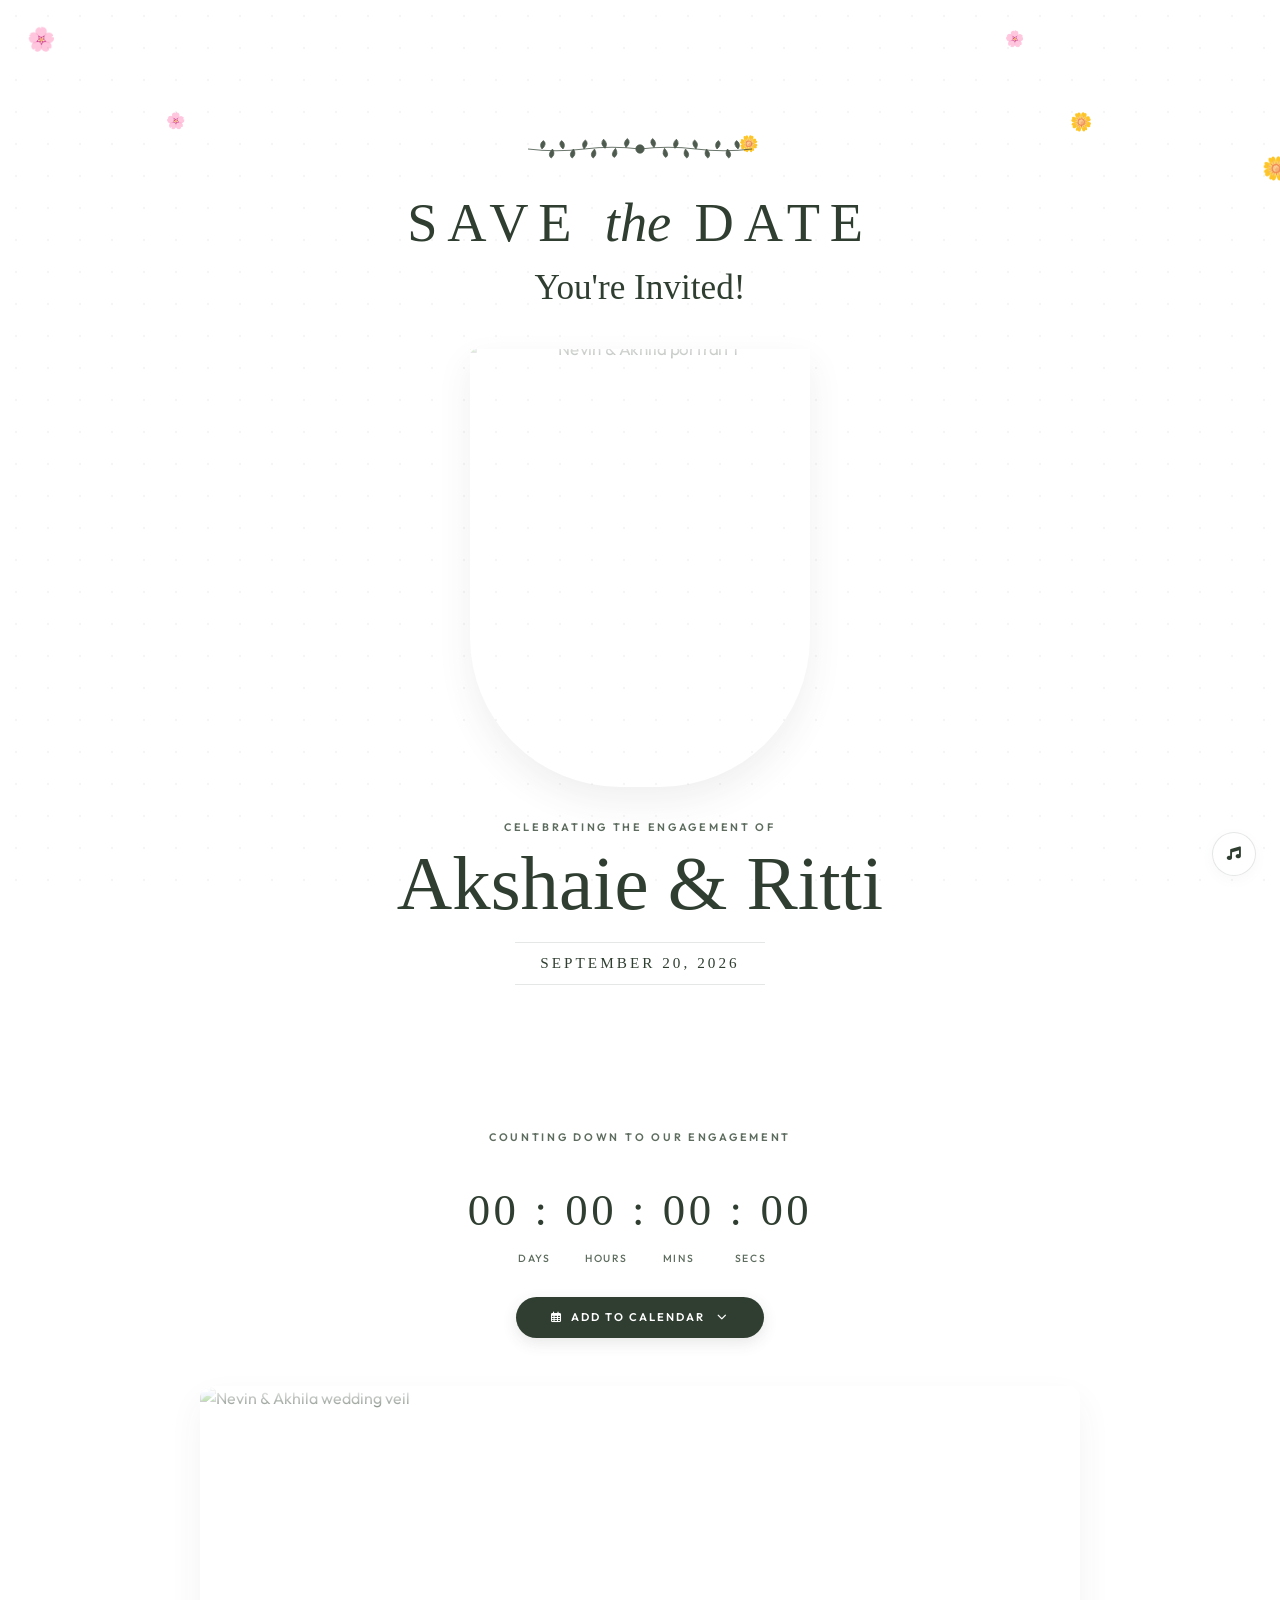
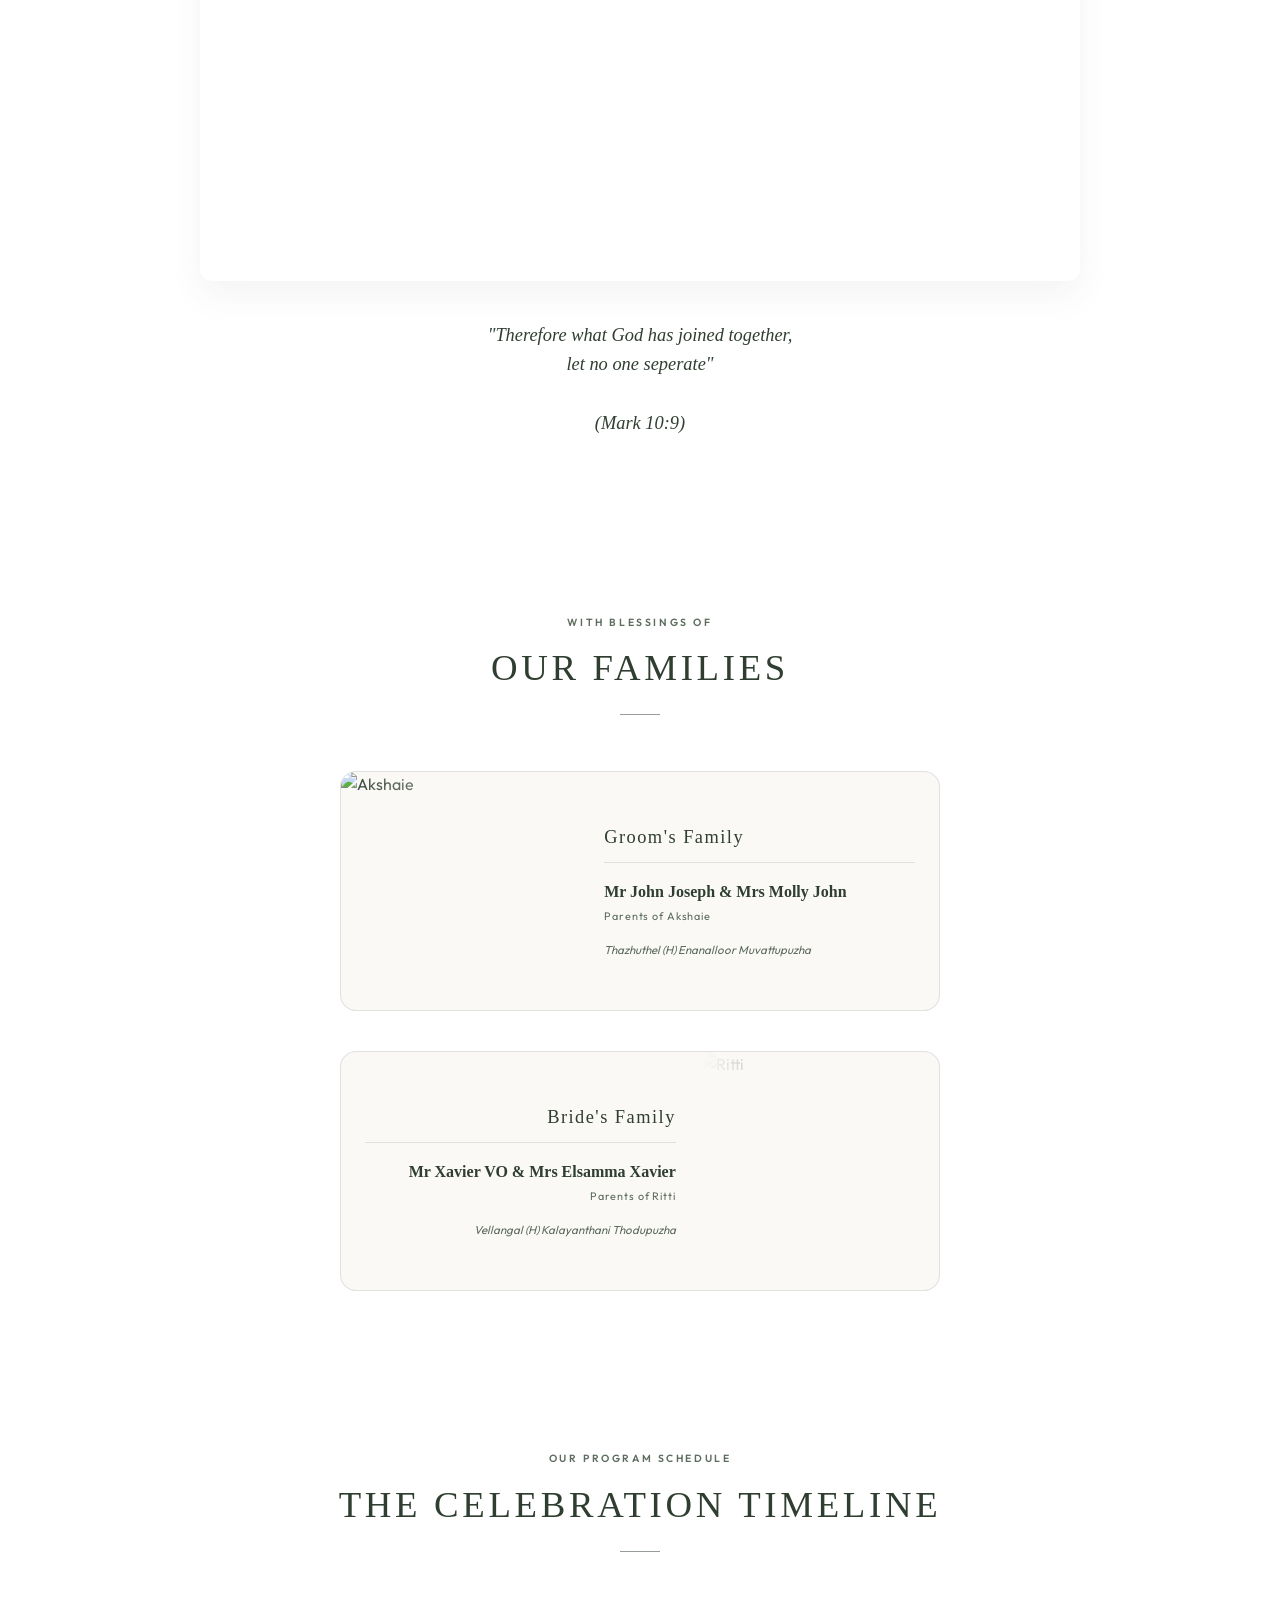
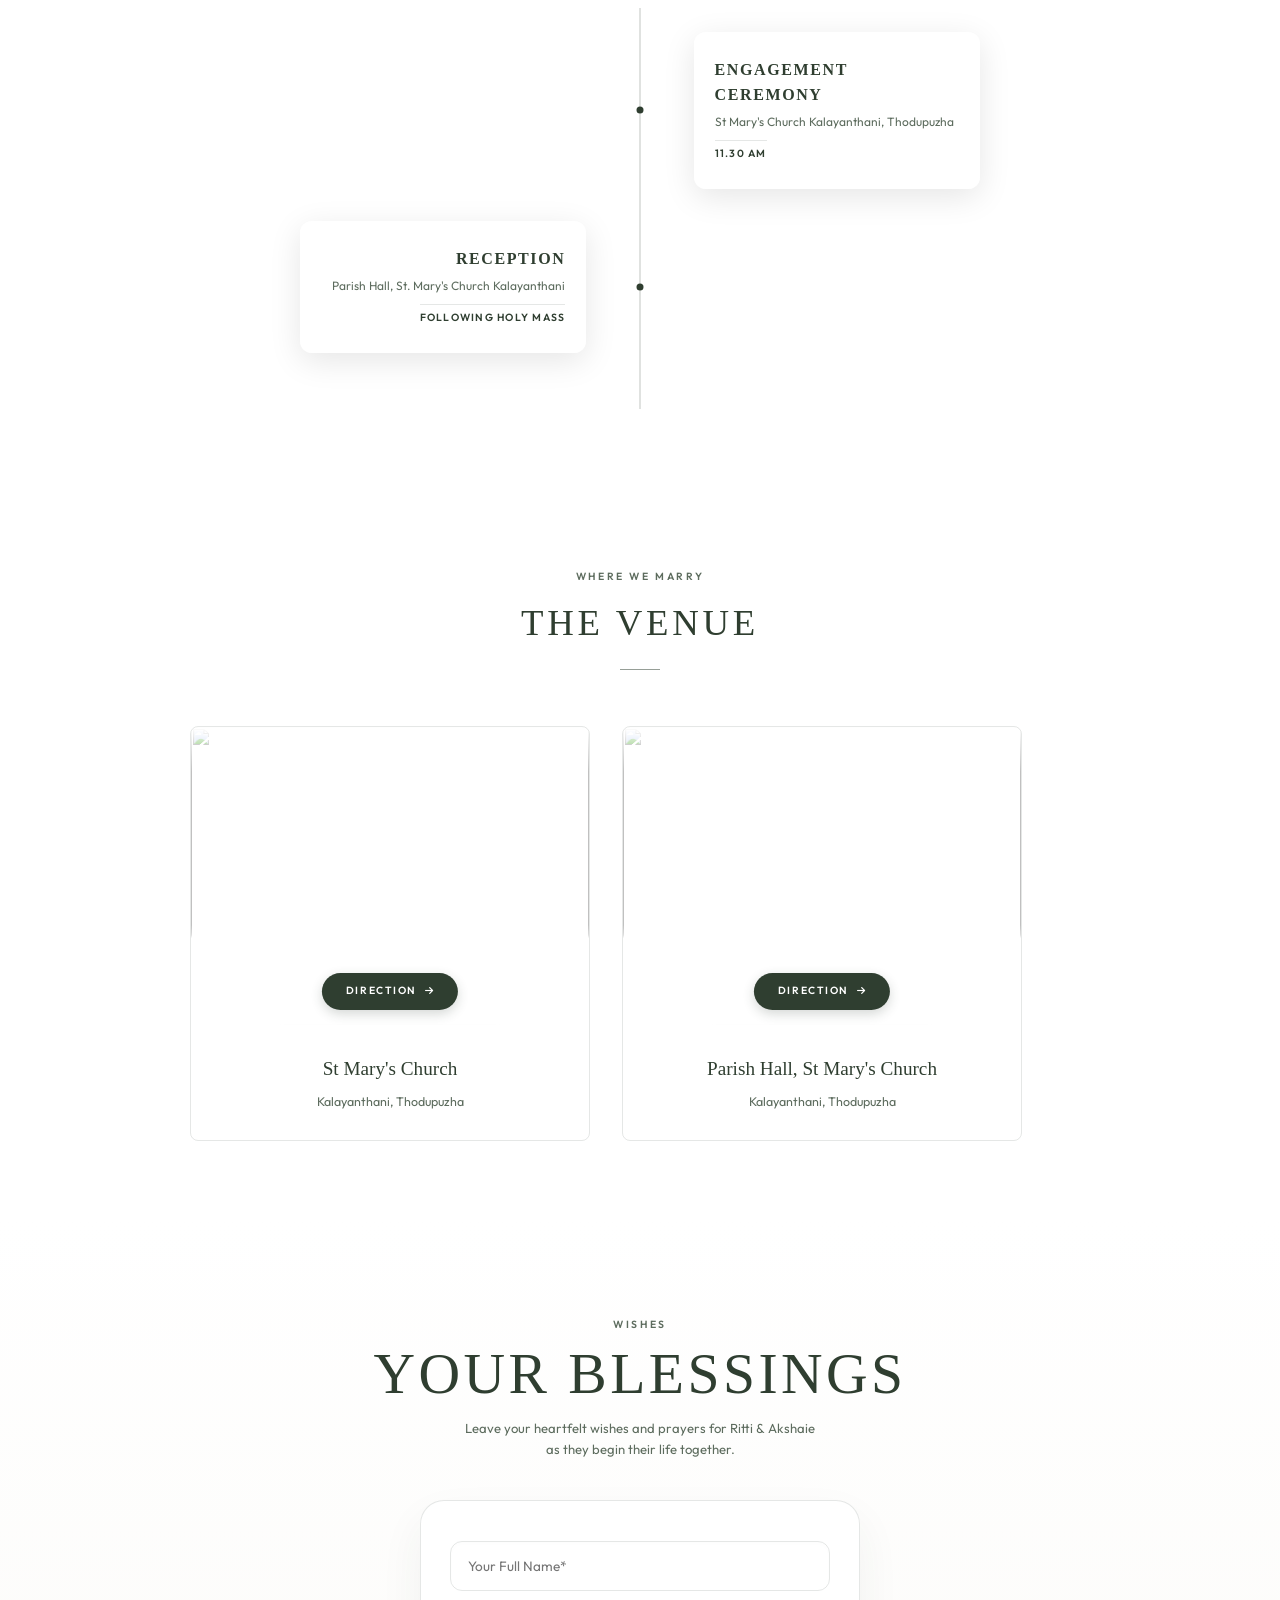
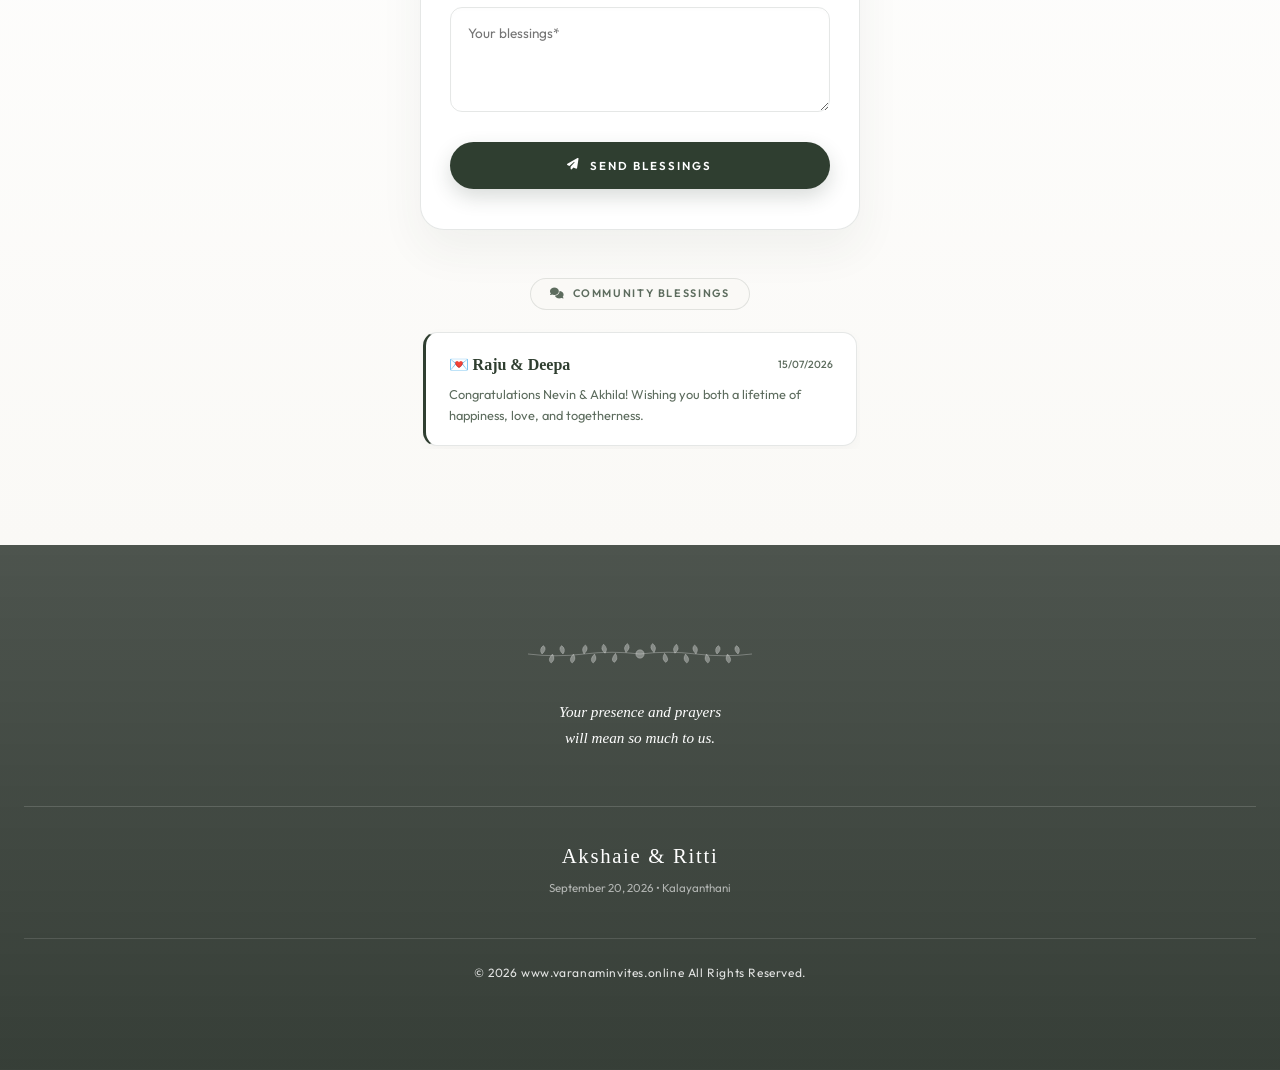
==== commit ab31a8eb: "akshaie_and_ritti" ====
--- a/akshaie_and_ritti/index.html
+++ b/akshaie_and_ritti/index.html
@@ -7,7 +7,7 @@
   <title>Akshaie &amp; Ritti | Engagement Invitation</title>
 
   <!-- SEO & Social Meta -->
-  <meta name="description" content="You are cordially invited to celebrate the Wedding of Nevin & Akhila.">
+  <meta name="description" content="You are cordially invited to celebrate the engagement of Akshaie & ritti.">
   <meta property="og:title" content="Akshaie & Ritti | Engagement Invitation 🤍">
   <meta property="og:image"
     content="https://res.cloudinary.com/ukslkqrn/image/upload/v1786948181/WhatsApp_Image_2026-08-16_at_10.54.20_xbkawp.jpg">
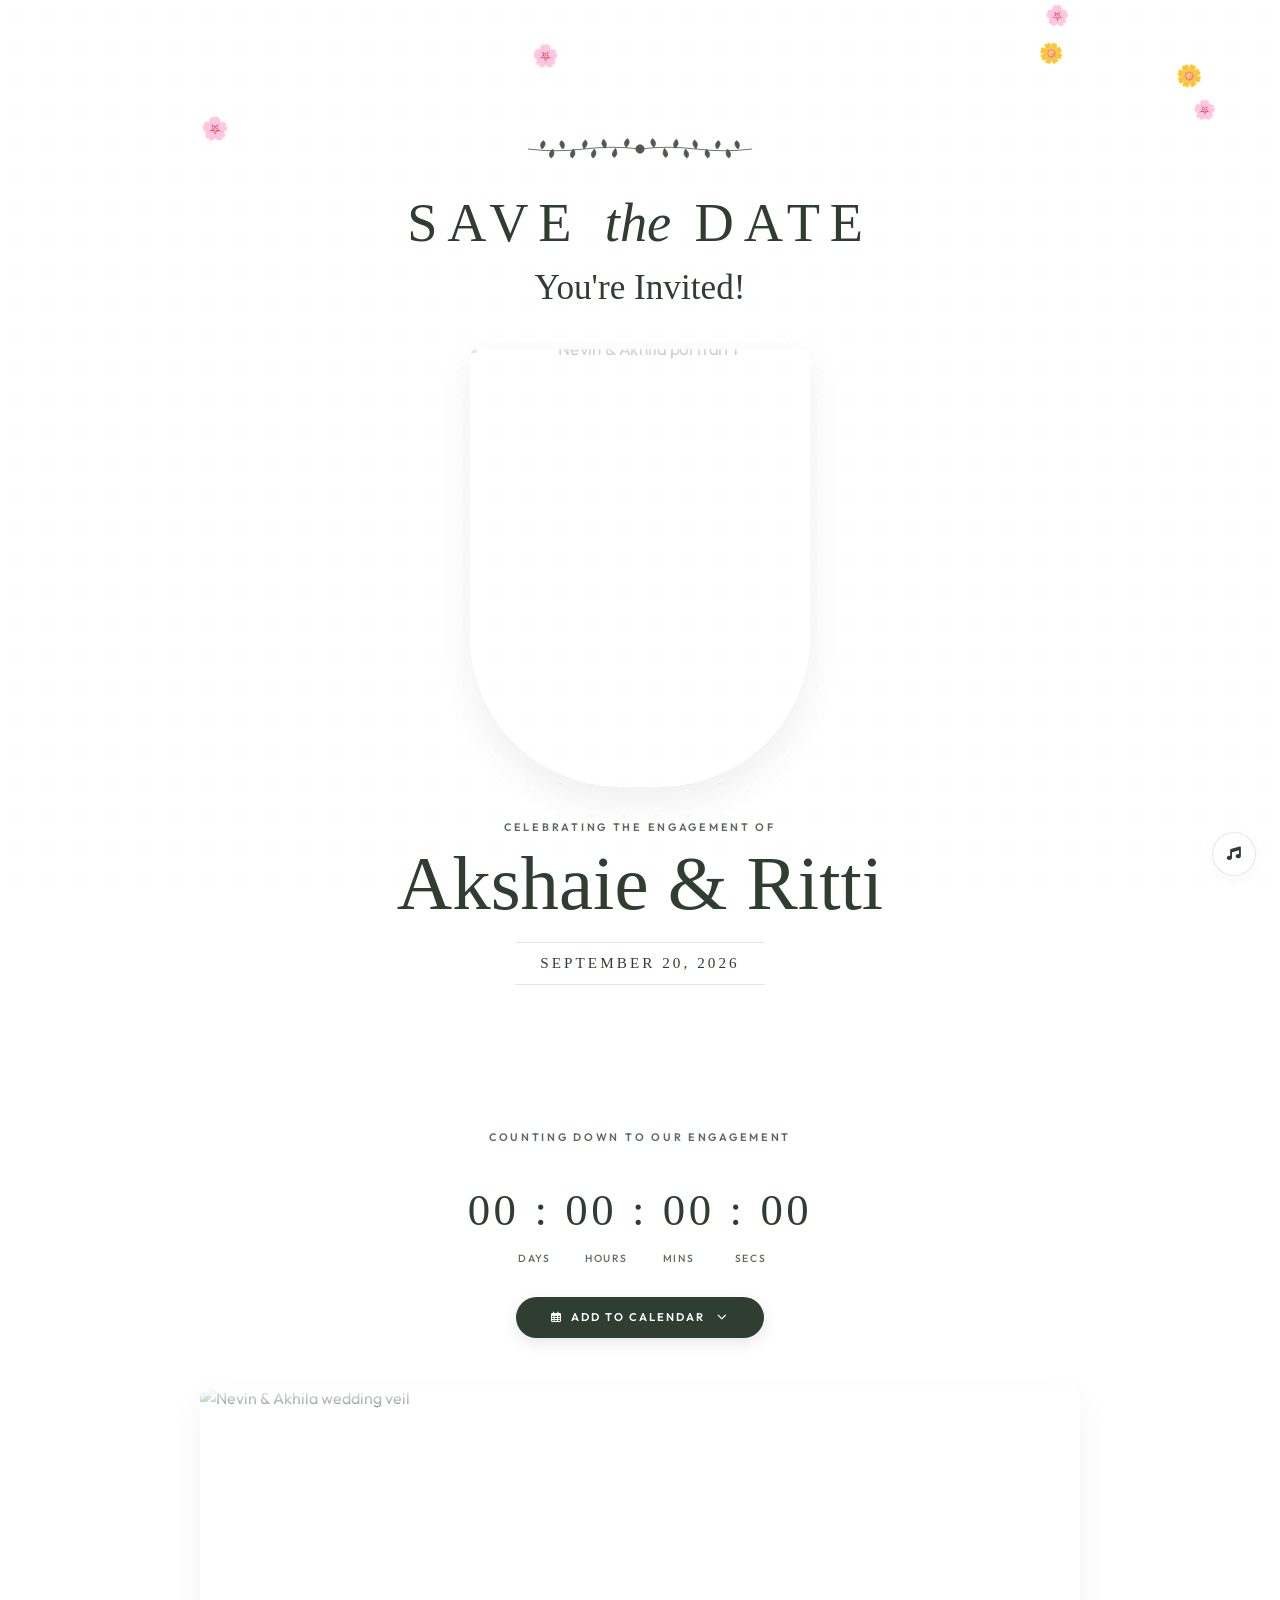
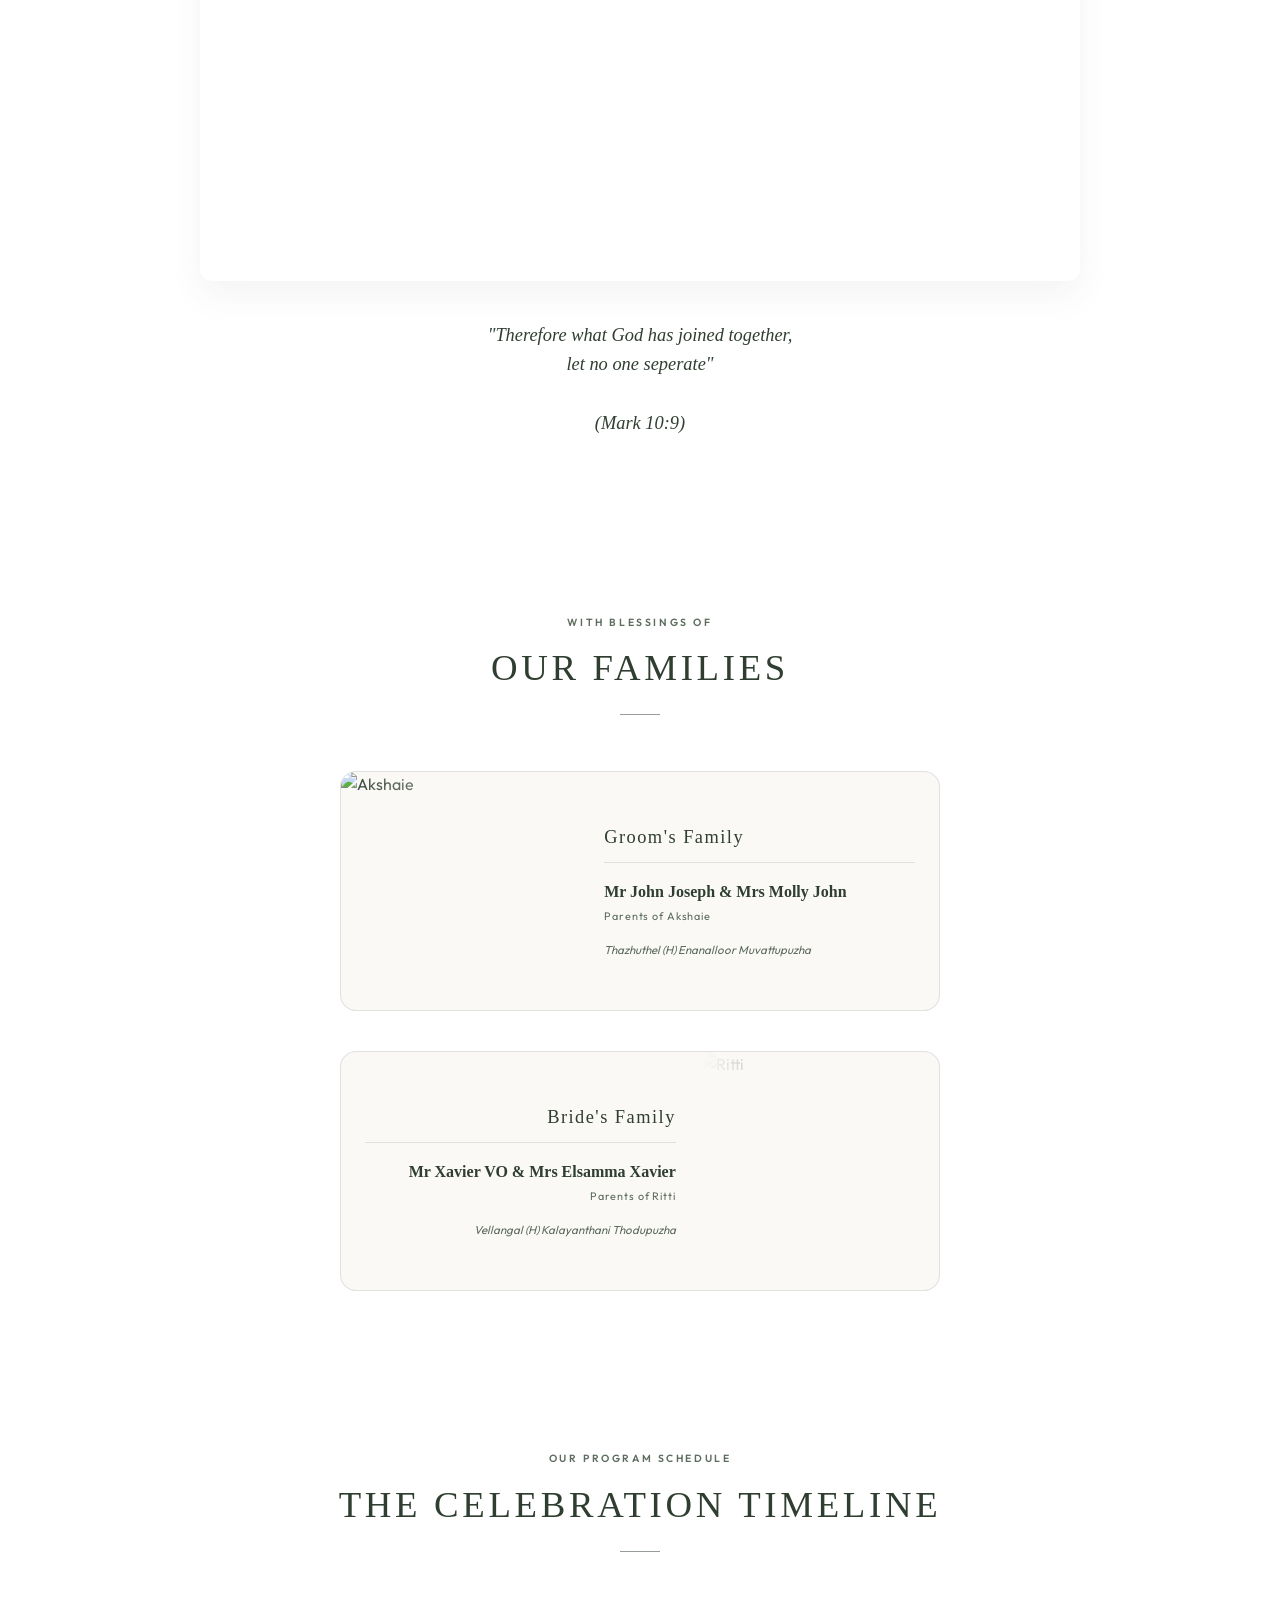
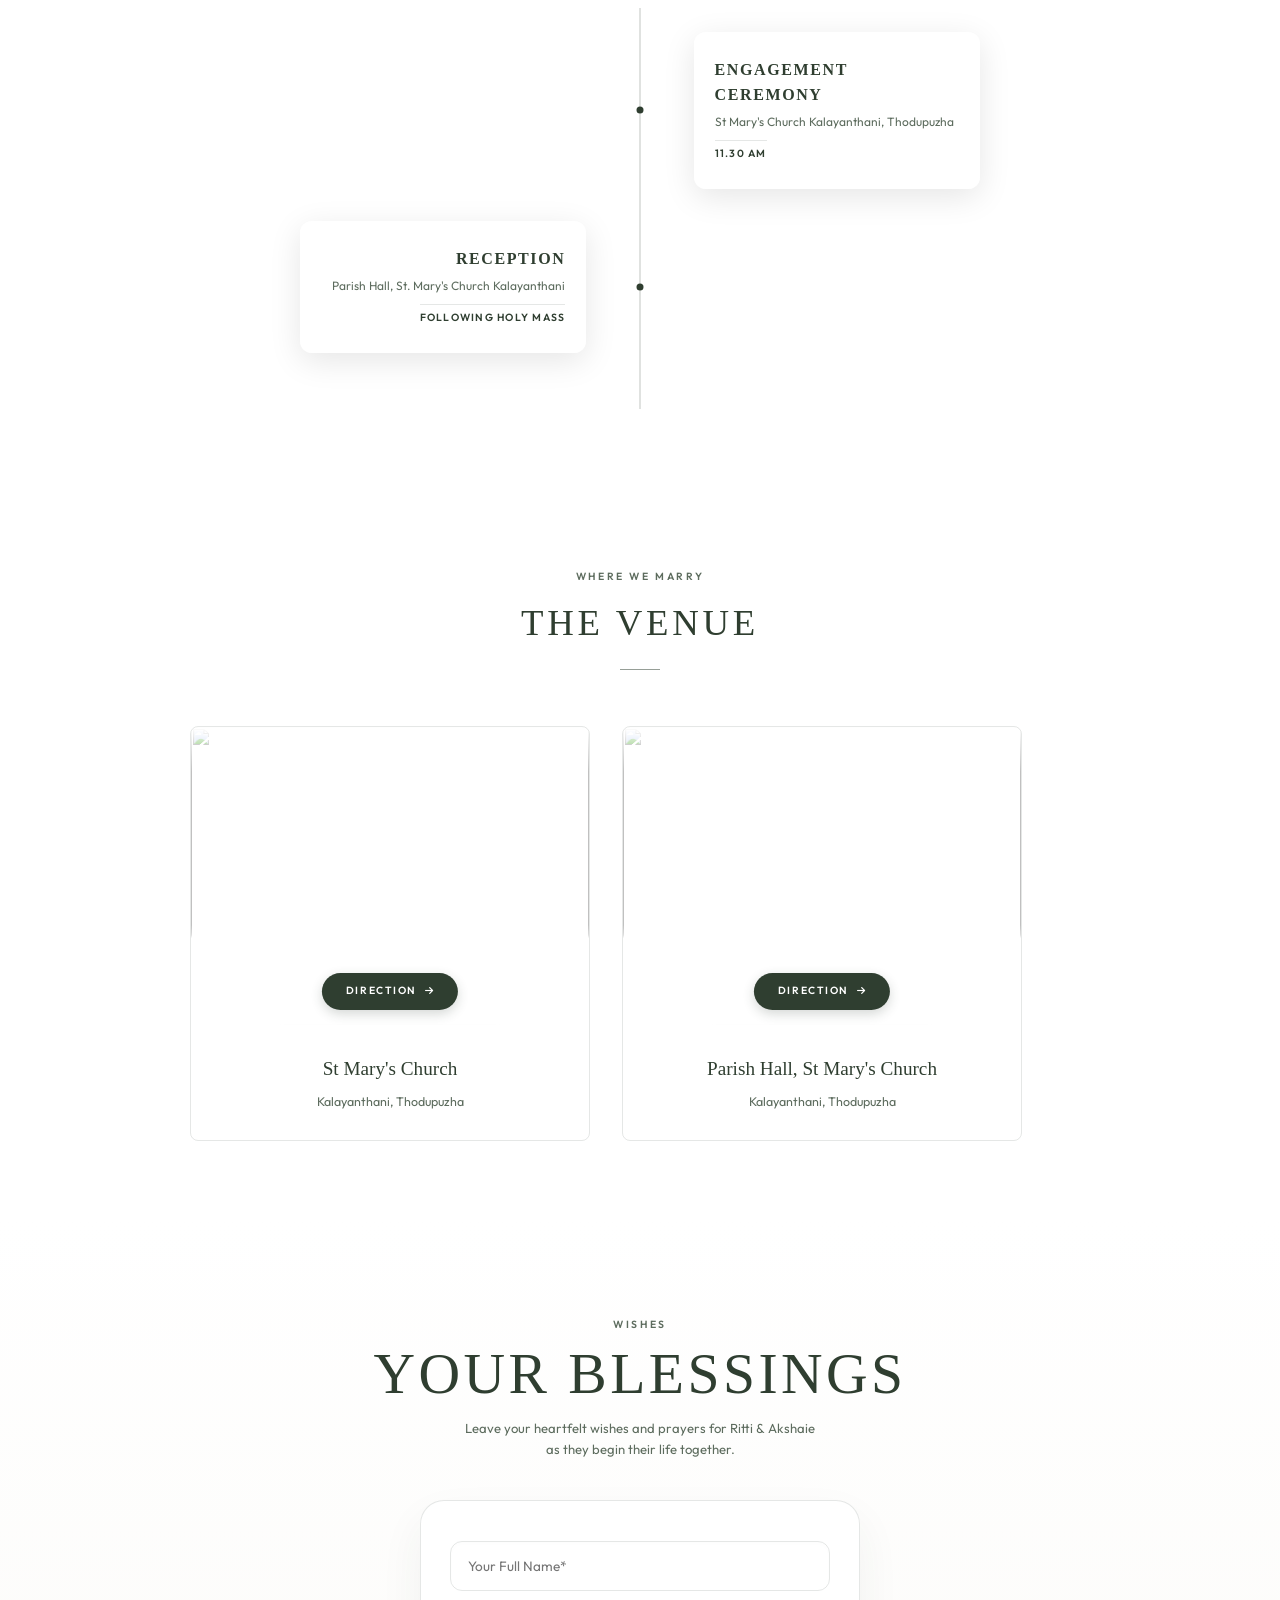
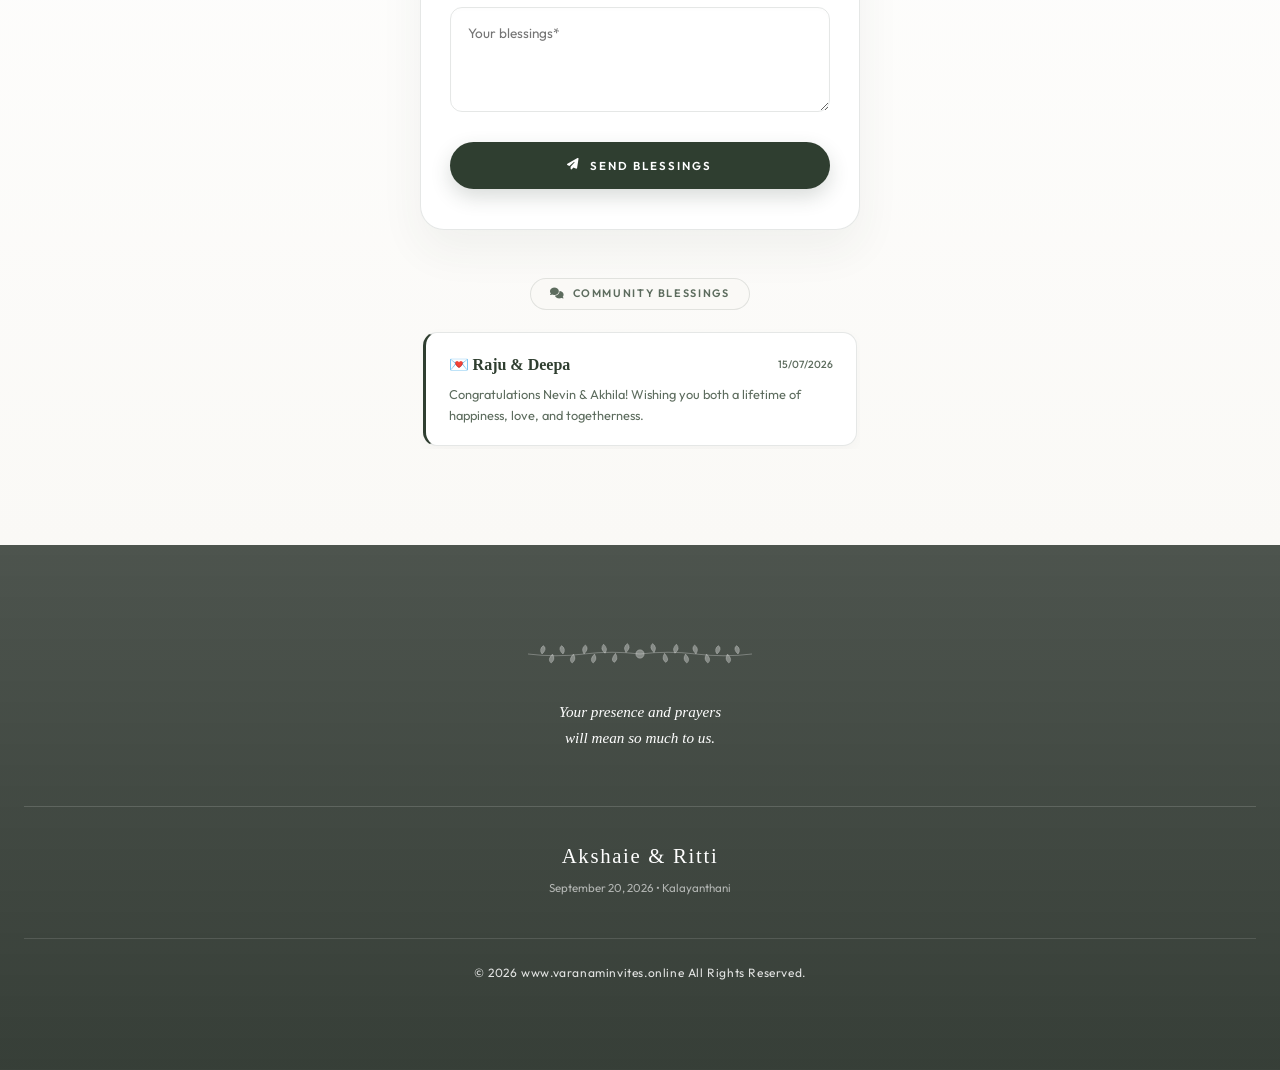
==== commit 0a426e23: "akshaie_and_ritti" ====
--- a/akshaie_and_ritti/index.html
+++ b/akshaie_and_ritti/index.html
@@ -7,7 +7,7 @@
   <title>Akshaie &amp; Ritti | Engagement Invitation</title>
 
   <!-- SEO & Social Meta -->
-  <meta name="description" content="You are cordially invited to celebrate the engagement of Akshaie & ritti.">
+  <meta name="description" content="You are cordially invited to celebrate the engagement of Akshaie & Ritti.">
   <meta property="og:title" content="Akshaie & Ritti | Engagement Invitation 🤍">
   <meta property="og:image"
     content="https://res.cloudinary.com/ukslkqrn/image/upload/v1786948181/WhatsApp_Image_2026-08-16_at_10.54.20_xbkawp.jpg">
